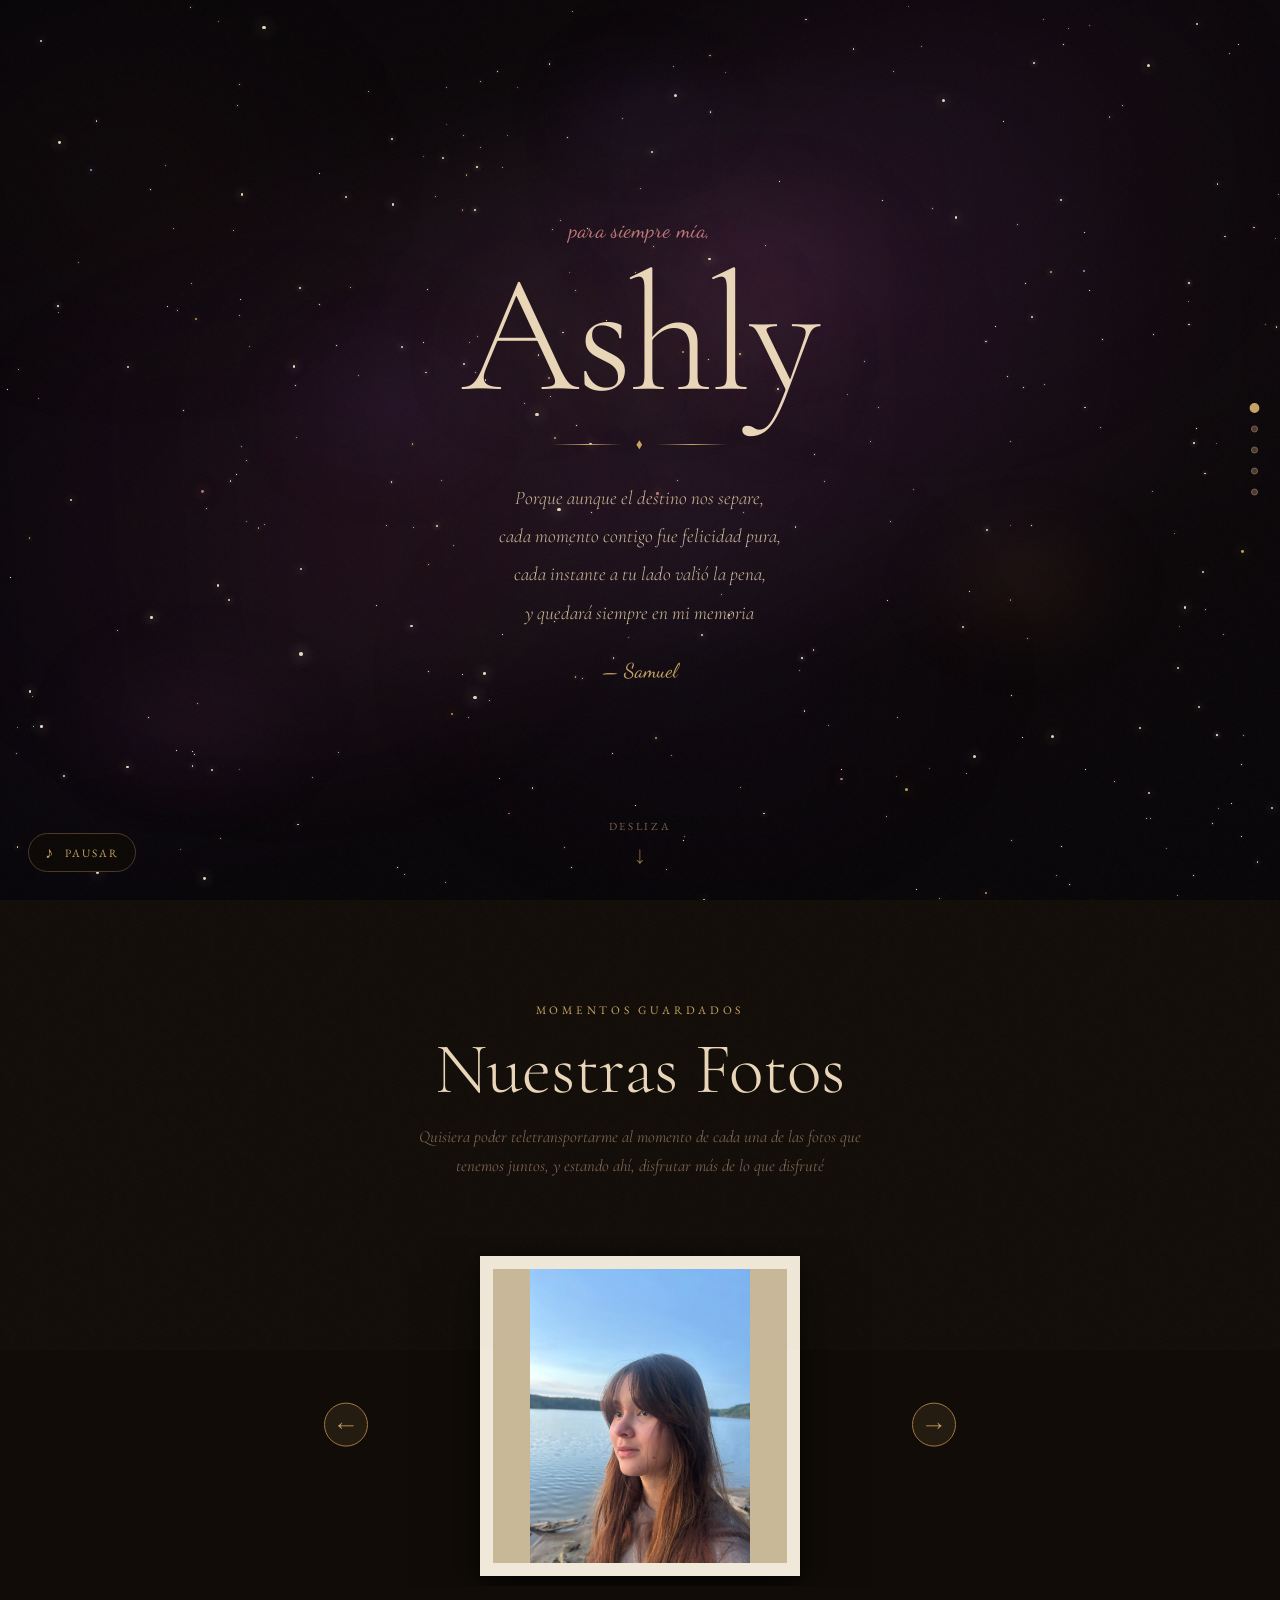
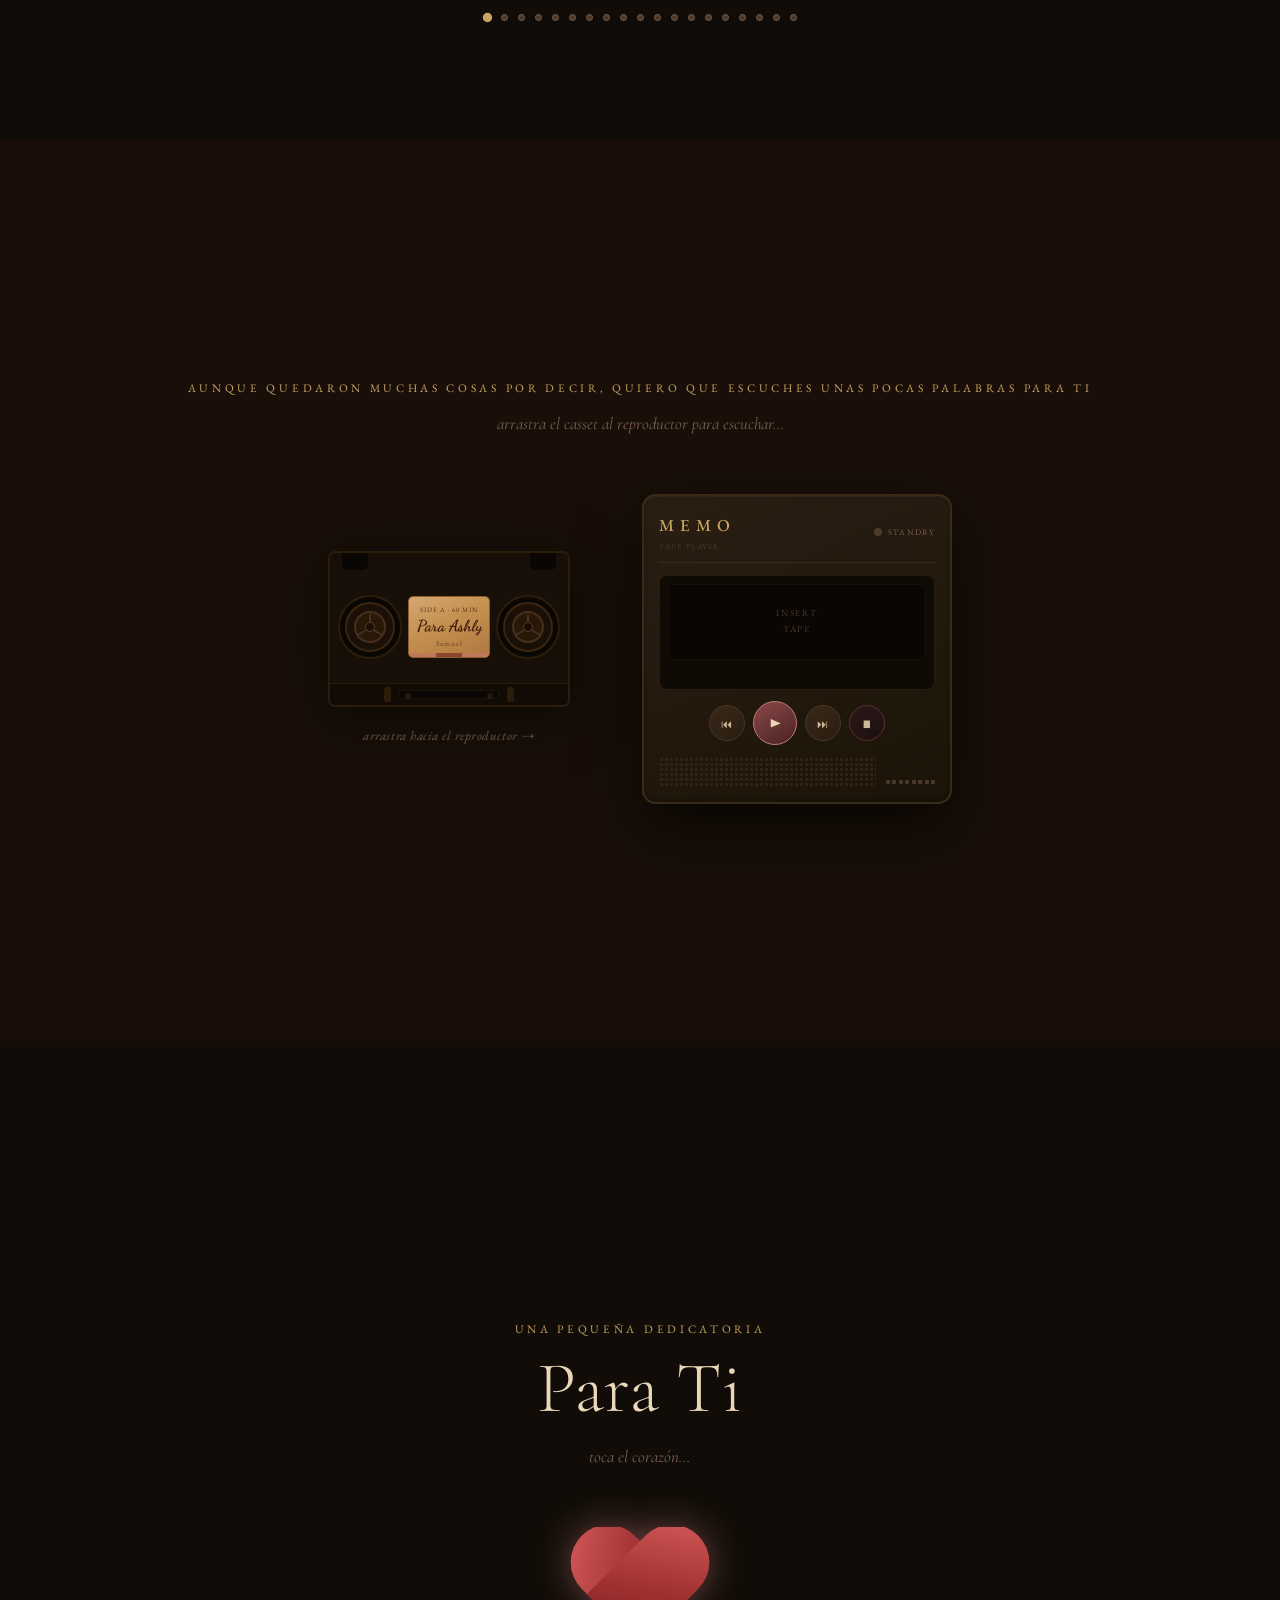
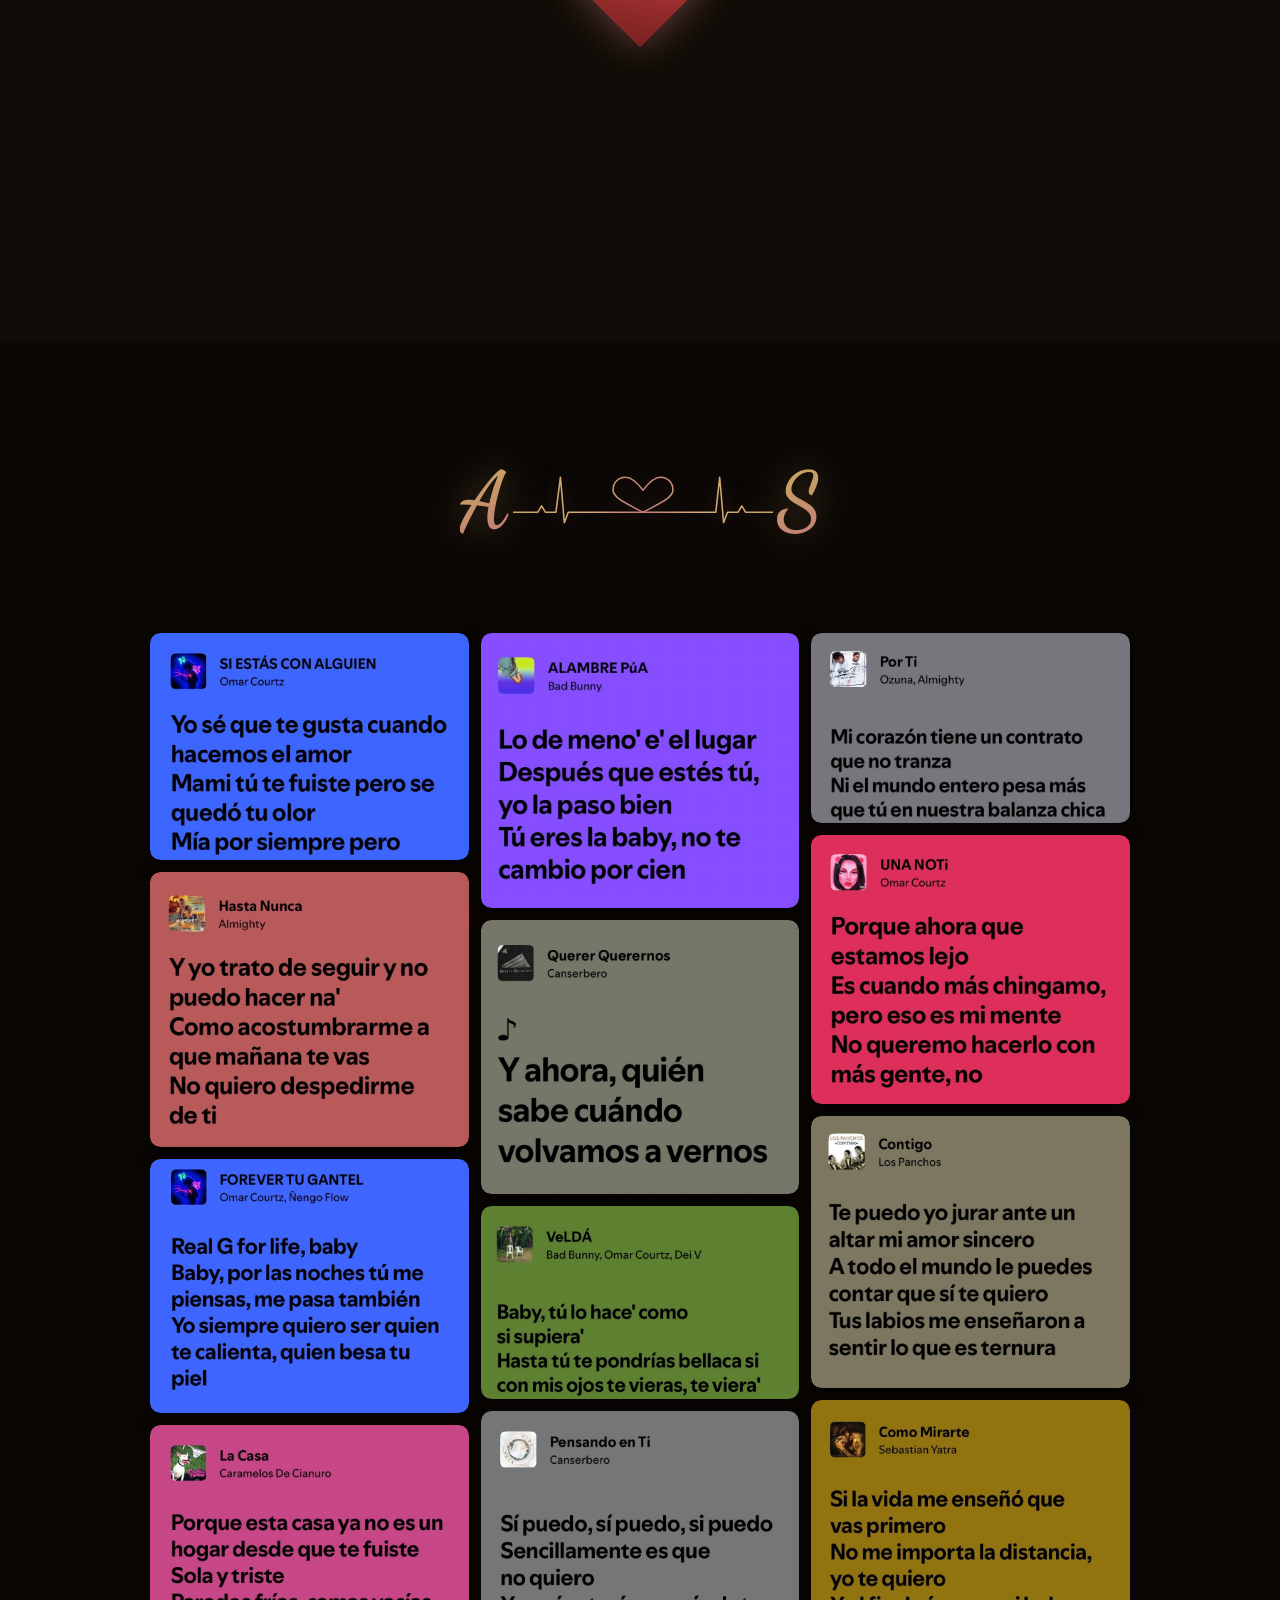
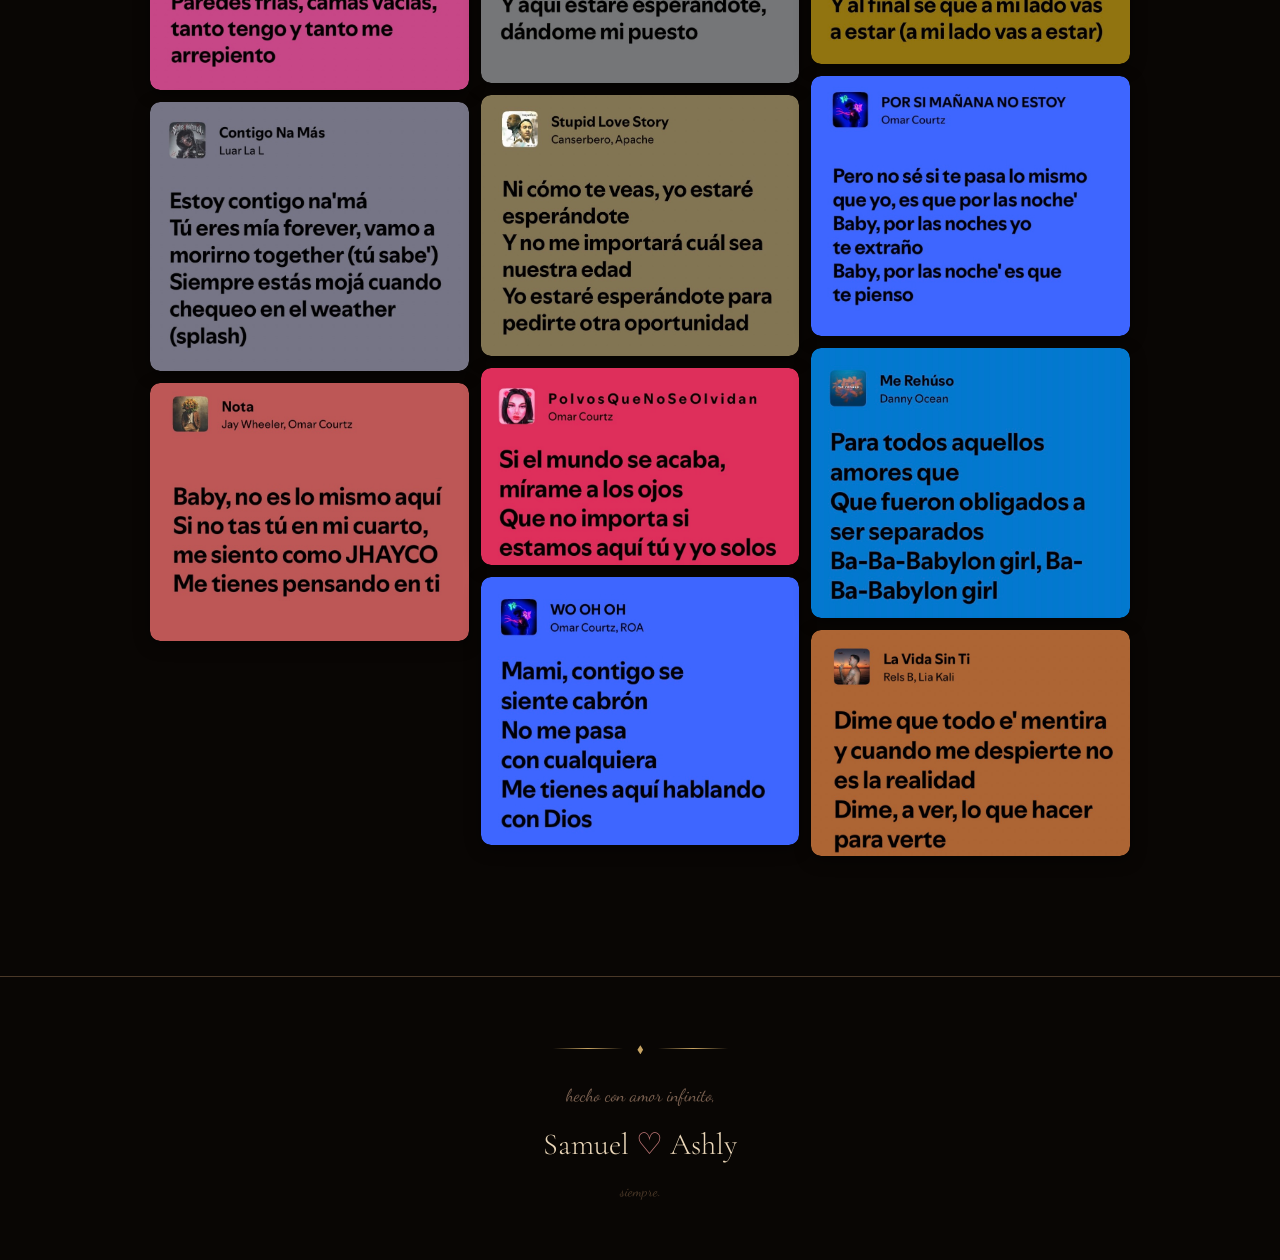
==== index.html @ 6005450c "Initial commit: static website" ====
<!DOCTYPE html>
<html lang="es">
<head>
  <meta charset="UTF-8">
  <meta name="viewport" content="width=device-width, initial-scale=1.0">
  <title>Para Ashly, con amor</title>
  <link rel="preconnect" href="https://fonts.googleapis.com">
  <link rel="preconnect" href="https://fonts.gstatic.com" crossorigin>
  <link href="https://fonts.googleapis.com/css2?family=Cormorant+Garamond:ital,wght@0,300;0,400;0,500;0,600;1,300;1,400;1,500&family=EB+Garamond:ital,wght@0,400;0,500;1,400;1,500&family=Dancing+Script:wght@400;500;600;700&family=Kalam:wght@300;400;700&display=swap" rel="stylesheet">
  <link rel="stylesheet" href="styles.css">
</head>
<body>

  <!-- Background audio -->
  <audio id="bg-audio" src="bg-audio.mp4" loop preload="auto"></audio>

  <!-- Audio control button -->
  <button class="audio-btn" id="audio-btn" aria-label="Reproducir música">
    <span class="audio-icon">♪</span>
    <span class="audio-label">reproducir</span>
  </button>

  <!-- Film grain -->
  <div class="grain" aria-hidden="true"></div>

  <!-- Nav dots -->
  <nav class="section-nav" aria-label="Secciones">
    <a href="#hero"             class="nav-dot active" aria-label="Inicio"></a>
    <a href="#gallery"          class="nav-dot"        aria-label="Fotos"></a>
    <a href="#cassette-section" class="nav-dot"        aria-label="Casset"></a>
    <a href="#letter-section"   class="nav-dot"        aria-label="Carta"></a>
    <a href="#song-section"     class="nav-dot"        aria-label="Canción"></a>
  </nav>

  <!-- ==================== HERO ==================== -->
  <section id="hero" class="section">
    <div class="universe" id="universe"></div>

    <div class="hero-content">
      <p class="eyebrow">para siempre mía,</p>
      <h1 class="hero-name">Ashly</h1>

      <div class="ornament">
        <span class="orn-line"></span>
        <span class="orn-diamond">◆</span>
        <span class="orn-line"></span>
      </div>

      <p class="hero-sub">
        Porque aunque el destino nos separe,<br>
        cada momento contigo fue felicidad pura,<br>
        cada instante a tu lado valió la pena,<br>
        y quedará siempre en mi memoria
      </p>
      <p class="hero-from">— Samuel</p>
    </div>

    <a href="#gallery" class="scroll-hint" aria-label="Ir abajo">
      <span class="scroll-text">desliza</span>
      <span class="scroll-arrow">↓</span>
    </a>
  </section>

  <!-- ==================== GALLERY ==================== -->
  <section id="gallery" class="section gallery-section">
    <div class="section-intro reveal">
      <p class="section-label">momentos guardados</p>
      <h2 class="section-title">Nuestras Fotos</h2>
      <p class="section-desc">Quisiera poder teletransportarme al momento de cada una de las fotos que tenemos juntos, y estando ahí, disfrutar más de lo que disfruté</p>
    </div>

    <div class="carousel-wrapper reveal">
      <button class="carousel-btn carousel-prev" id="carousel-prev" aria-label="Anterior">&#8592;</button>

      <div class="carousel-viewport">
        <div class="carousel-track" id="carousel-track">

          <div class="carousel-slide">
            <div class="polaroid">
              <div class="polaroid-img">
                <img src="fotos/IMG_0244.JPEG" alt="Ashly">
              </div>
            </div>
          </div>

          <div class="carousel-slide">
            <div class="polaroid">
              <div class="polaroid-img">
                <img src="fotos/IMG_0248.JPEG" alt="Samuel y Ashly">
              </div>
            </div>
          </div>

          <div class="carousel-slide">
            <div class="polaroid">
              <div class="polaroid-img">
                <img src="fotos/IMG_0251.JPEG" alt="Samuel y Ashly">
              </div>
            </div>
          </div>

          <div class="carousel-slide">
            <div class="polaroid">
              <div class="polaroid-img">
                <img src="fotos/IMG_0264.JPEG" alt="Samuel y Ashly">
              </div>
            </div>
          </div>

          <div class="carousel-slide">
            <div class="polaroid">
              <div class="polaroid-img">
                <img src="fotos/IMG_0148.JPG" alt="Samuel y Ashly">
              </div>
            </div>
          </div>

          <div class="carousel-slide">
            <div class="polaroid">
              <div class="polaroid-img">
                <img src="fotos/IMG_0204.JPEG" alt="Ashly">
              </div>
            </div>
          </div>

          <div class="carousel-slide">
            <div class="polaroid">
              <div class="polaroid-img">
                <img src="fotos/IMG_0207.JPEG" alt="Ashly">
              </div>
            </div>
          </div>

          <div class="carousel-slide">
            <div class="polaroid">
              <div class="polaroid-img">
                <img src="fotos/IMG_0218.JPG" alt="Samuel y Ashly">
              </div>
            </div>
          </div>

          <div class="carousel-slide">
            <div class="polaroid">
              <div class="polaroid-img">
                <img src="fotos/IMG_0224.JPEG" alt="Samuel y Ashly">
              </div>
            </div>
          </div>

          <div class="carousel-slide">
            <div class="polaroid">
              <div class="polaroid-img">
                <img src="fotos/IMG_0226.JPEG" alt="Samuel y Ashly">
              </div>
            </div>
          </div>

          <div class="carousel-slide">
            <div class="polaroid">
              <div class="polaroid-img">
                <img src="fotos/IMG_4206.jpg" alt="Samuel y Ashly">
              </div>
            </div>
          </div>

          <div class="carousel-slide">
            <div class="polaroid">
              <div class="polaroid-img">
                <img src="fotos/IMG_4746.jpg" alt="Samuel y Ashly">
              </div>
            </div>
          </div>

          <div class="carousel-slide">
            <div class="polaroid">
              <div class="polaroid-img">
                <img src="fotos/IMG_4777.jpg" alt="Samuel y Ashly">
              </div>
            </div>
          </div>

          <div class="carousel-slide">
            <div class="polaroid">
              <div class="polaroid-img">
                <img src="fotos/IMG_5090.jpg" alt="Samuel y Ashly">
              </div>
            </div>
          </div>

          <div class="carousel-slide">
            <div class="polaroid">
              <div class="polaroid-img">
                <img src="fotos/IMG_9026.JPEG" alt="Ashly">
              </div>
            </div>
          </div>

          <div class="carousel-slide">
            <div class="polaroid">
              <div class="polaroid-img">
                <img src="fotos/IMG_9752.JPEG" alt="Samuel y Ashly">
              </div>
            </div>
          </div>

          <div class="carousel-slide">
            <div class="polaroid">
              <div class="polaroid-img">
                <img src="fotos/IMG_0230.JPEG" alt="Samuel y Ashly">
              </div>
            </div>
          </div>

          <div class="carousel-slide">
            <div class="polaroid">
              <div class="polaroid-img">
                <img src="fotos/foto3.jpg" alt="Ashly">
              </div>
            </div>
          </div>

          <div class="carousel-slide">
            <div class="polaroid">
              <div class="polaroid-img">
                <img src="fotos/foto9.jpg" alt="Samuel y Ashly">
              </div>
            </div>
          </div>

        </div><!-- end track -->
      </div><!-- end viewport -->

      <button class="carousel-btn carousel-next" id="carousel-next" aria-label="Siguiente">&#8594;</button>

      <div class="carousel-dots" id="carousel-dots"></div>
    </div>

  </section>

  <!-- ==================== CASSETTE ==================== -->
  <section id="cassette-section" class="section">
    <div class="section-intro reveal">
      <p class="section-label">Aunque quedaron muchas cosas por decir, quiero que escuches unas pocas palabras para ti</p>
      <p class="section-desc" id="cassette-instruction">arrastra el casset al reproductor para escuchar...</p>
    </div>

    <div class="cassette-stage reveal">

      <!-- ---- Cassette Tape ---- -->
      <div class="cassette-area" id="cassette-area">
        <div class="cassette" id="cassette" draggable="true" title="Arrástrame al reproductor">

          <div class="cassette-body">
            <!-- Top notches -->
            <div class="c-notch-row">
              <div class="c-notch"></div>
              <div class="c-notch-gap"></div>
              <div class="c-notch"></div>
            </div>

            <!-- Main face -->
            <div class="c-face">
              <div class="c-window" id="cw-left">
                <div class="c-reel" id="reel-left">
                  <div class="c-reel-inner">
                    <div class="c-spoke"></div>
                    <div class="c-spoke"></div>
                    <div class="c-spoke"></div>
                    <div class="c-hub"></div>
                  </div>
                </div>
              </div>

              <div class="c-label">
                <p class="cl-side">SIDE A · 60 MIN</p>
                <p class="cl-title">Para Ashly</p>
                <p class="cl-artist">Samuel</p>
                <div class="cl-bars">
                  <span class="cl-bar"></span>
                  <span class="cl-bar"></span>
                  <span class="cl-bar"></span>
                </div>
              </div>

              <div class="c-window" id="cw-right">
                <div class="c-reel" id="reel-right">
                  <div class="c-reel-inner">
                    <div class="c-spoke"></div>
                    <div class="c-spoke"></div>
                    <div class="c-spoke"></div>
                    <div class="c-hub"></div>
                  </div>
                </div>
              </div>
            </div>

            <!-- Bottom tape slot -->
            <div class="c-bottom">
              <div class="c-tape-guide tg-l"></div>
              <div class="c-tape-path"></div>
              <div class="c-tape-guide tg-r"></div>
            </div>
          </div>

        </div><!-- end .cassette -->

        <p class="drag-hint-text">
          <span id="hint-desk">arrastra hacia el reproductor →</span>
          <span id="hint-mob" style="display:none">toca y arrastra hacia el reproductor ↓</span>
        </p>
      </div><!-- end .cassette-area -->

      <!-- ---- Player ---- -->
      <div class="player" id="player">
        <div class="player-body">

          <!-- Brand + LED -->
          <div class="player-top-bar">
            <div class="player-brand">
              <span class="brand-name">MEMO</span>
              <span class="brand-sub">tape player</span>
            </div>
            <div class="player-led" id="player-led">
              <span class="led-dot"></span>
              <span class="led-label">STANDBY</span>
            </div>
          </div>

          <!-- Deck window -->
          <div class="player-deck" id="player-deck">
            <div class="deck-slot">
              <!-- Empty state -->
              <div class="slot-empty" id="slot-empty">
                <p>INSERT<br>TAPE</p>
              </div>
              <!-- Cassette when inserted -->
              <div class="cip" id="cip">
                <div class="cip-window">
                  <div class="cip-reel spinning" id="cip-reel-left">
                    <div class="cip-reel-inner">
                      <div class="cip-spoke"></div>
                      <div class="cip-spoke"></div>
                      <div class="cip-spoke"></div>
                      <div class="cip-hub"></div>
                    </div>
                  </div>
                </div>
                <div class="cip-label">
                  <p class="cip-title">Para Ashly</p>
                  <p class="cip-sub">Samuel</p>
                </div>
                <div class="cip-window">
                  <div class="cip-reel spinning" id="cip-reel-right">
                    <div class="cip-reel-inner">
                      <div class="cip-spoke"></div>
                      <div class="cip-spoke"></div>
                      <div class="cip-spoke"></div>
                      <div class="cip-hub"></div>
                    </div>
                  </div>
                </div>
              </div>
            </div>
            <p class="deck-drop-hint">↓ suéltalo aquí</p>
          </div><!-- end .player-deck -->

          <!-- Controls -->
          <div class="player-controls">
            <button class="ctrl-btn" id="btn-rw"   aria-label="Retroceder">⏮</button>
            <button class="ctrl-btn play-btn" id="btn-play" aria-label="Play">▶</button>
            <button class="ctrl-btn" id="btn-ff"   aria-label="Avanzar">⏭</button>
            <button class="ctrl-btn stop-btn" id="btn-stop" aria-label="Stop">■</button>
          </div>

          <!-- Speaker + VU -->
          <div class="player-bottom">
            <div class="speaker-grill"></div>
            <div class="vu-meter" id="vu-meter">
              <span class="vu-bar"></span>
              <span class="vu-bar"></span>
              <span class="vu-bar"></span>
              <span class="vu-bar"></span>
              <span class="vu-bar"></span>
              <span class="vu-bar"></span>
              <span class="vu-bar"></span>
              <span class="vu-bar"></span>
            </div>
          </div>

        </div><!-- end .player-body -->
      </div><!-- end .player -->

    </div><!-- end .cassette-stage -->

    <audio id="audio" src="….m4a" preload="none"></audio>
  </section>

  <!-- Password modal -->
  <div class="pw-overlay" id="pw-overlay">
    <div class="pw-card">
      <p class="pw-icon">♡</p>
      <h3 class="pw-title">Solo tú sabes la clave</h3>
      <p class="pw-subtitle">introduce la palabra para escuchar...</p>
      <div class="pw-field-wrap">
        <input
          class="pw-input"
          id="pw-input"
          type="password"
          placeholder="···········"
          autocomplete="off"
          spellcheck="false"
        >
      </div>
      <p class="pw-error" id="pw-error">eso no suena bien... intenta de nuevo</p>
      <button class="pw-btn" id="pw-btn">escuchar ♪</button>
    </div>
  </div>

  <!-- ==================== LETTER ==================== -->
  <section id="letter-section" class="section">
    <div class="section-intro reveal">
      <p class="section-label">una pequeña dedicatoria</p>
      <h2 class="section-title">Para Ti</h2>
      <p class="section-desc" id="heart-hint-text">toca el corazón...</p>
    </div>

    <div class="heart-stage reveal">
      <div class="heart-btn" id="heart-btn" title="Tócame">
        <div class="heart-half h-left">
          <div class="heart-shape"></div>
        </div>
        <div class="heart-half h-right">
          <div class="heart-shape"></div>
        </div>
        <div class="heart-crack-line"></div>
      </div>
    </div>
  </section>

  <!-- Letter overlay (fuera de la section para evitar problemas con z-index) -->
  <div class="letter-overlay" id="letter-overlay">
    <div class="letter-paper">
      <button class="letter-close" id="letter-close" aria-label="Cerrar">✕</button>
      <div class="letter-scroll">
        <p class="letter-greeting">Hasta Luego,</p>
        <p class="letter-body">
          El tiempo pasa rápido y a veces lento<br>
          dependiendo de cómo te sientas en el momento.<br>
          Recuerdo aún cuando te besé y cómo fue ese sentimiento,<br>
          los días pasaron volando y contigo me sentía contento.<br><br>

          No llegamos ni al 30% y quisiera volver de nuevo,<br>
          nos cortaron las alas comenzando a agarrar vuelo<br>
          y no alcanzará la vida pa' superar este duelo.<br>
          Si morimos te busco y te hago el amor en el cielo.<br><br>

          Tu marca en el brazo y tus lunares, ¿cómo olvidar?<br>
          Tus abrazos, tus besos y tu manera de hablar,<br>
          tu amor tan tierno, tan lindo e incondicional...<br>
          hasta que deje de latir mi corazón te va a amar.<br><br>

          Y no te va a olvidar, no te voy a olvidar.<br>
          Si contigo todo se sentía real,<br>
          me va a doler no poder verte en la realidad,<br>
          pero va a ser imposible dejarte de esperar.<br><br>

          Y aquí, frente a la playita, estaré solo,<br>
          mirando tus fotos, solitario el lobo,<br>
          pensando en la primera vez que te besé.<br>
          Tú me tendrás viviendo siempre en el 2026.<br><br>

          Cuando te ponías mi gorra y te llevaba a las 10,<br>
          cuando te acostabas en mi hombro manejando al volver,<br>
          despeinada diciéndome que eras mía y yo tuyo también,<br>
          y un día te dejé en tu casa y fue la última vez.<br><br>

          Ya te extraño, pienso en ti y me hace daño,<br>
          estaré triste y cantándote despechado en el baño,<br>
          mirando al techo, ya no puedo dormir,<br>
          tu recuerdo se quedará siempre aquí.<br><br>

          Mami, espero que tú también, porque yo solo pienso en ti,<br>
          extrañaré por siempre que tú estés encima de mí.<br>
          "Y aquí estaré esperándote dándome mi puesto,"<br>
          sabes que para ti siempre estaré dispuesto.<br><br>

          Seguiré vivo solo para decirte te amo y seguir con el cuento,<br>
          guardaré mi amor para dártelo si te reencuentro.
        </p>
        <p class="letter-sign">— Samuel ♡</p>
      </div>
    </div>
  </div>

  <!-- ==================== SONG ==================== -->
  <section id="song-section" class="section lyrics-section">

    <div class="section-intro reveal">
      <!-- Heartbeat emblem -->
      <div class="heartbeat-emblem">
        <span class="emblem-letter">A</span>
        <svg class="heartbeat-svg" viewBox="0 0 400 90" fill="none" xmlns="http://www.w3.org/2000/svg">
          <defs>
            <linearGradient id="hbGrad" x1="0" y1="0" x2="400" y2="0" gradientUnits="userSpaceOnUse">
              <stop offset="0%"   stop-color="#c8a463"/>
              <stop offset="30%"  stop-color="#d4a878"/>
              <stop offset="50%"  stop-color="#c27878"/>
              <stop offset="70%"  stop-color="#d4a878"/>
              <stop offset="100%" stop-color="#c8a463"/>
            </linearGradient>
          </defs>
          <!-- EKG / heartbeat line -->
          <path d="M 0,62 L 38,62 L 44,52 L 50,62 L 66,62 L 73,8 L 79,78 L 85,62 L 155,62 L 245,62 L 312,62 L 318,8 L 324,78 L 330,62 L 346,62 L 352,52 L 358,62 L 400,62"
            stroke="url(#hbGrad)" stroke-width="2.4" stroke-linecap="round" stroke-linejoin="round"/>
          <!-- Heart outline, tip touching baseline at y=62 -->
          <path d="M 200,62 C 178,50 154,40 154,28 C 154,16 162,8 173,8 C 183,8 191,16 200,28 C 209,16 217,8 227,8 C 238,8 246,16 246,28 C 246,40 222,50 200,62 Z"
            stroke="url(#hbGrad)" stroke-width="2.4" stroke-linecap="round" stroke-linejoin="round"/>
        </svg>
        <span class="emblem-letter">S</span>
      </div>

    </div>

    <div class="lyrics-grid reveal">
      <div class="lyrics-card"><img src="fotos/IMG_0271.JPEG" alt="Si Estás Con Alguien"></div>
      <div class="lyrics-card"><img src="fotos/IMG_0299.JPEG" alt="Hasta Nunca"></div>
      <div class="lyrics-card"><img src="fotos/IMG_0274.JPEG" alt="Forever Tu Gantel"></div>
      <div class="lyrics-card"><img src="fotos/IMG_0308.JPEG" alt="La Casa"></div>
      <div class="lyrics-card"><img src="fotos/IMG_0283.JPEG" alt="Contigo Na Más"></div>
      <div class="lyrics-card"><img src="fotos/IMG_0317.JPEG" alt="Nota"></div>
      <div class="lyrics-card"><img src="fotos/IMG_0289.JPEG" alt="Alambre Púa"></div>
      <div class="lyrics-card"><img src="fotos/IMG_0325.JPEG" alt="Querer Querernos"></div>
      <div class="lyrics-card"><img src="fotos/IMG_0293.JPEG" alt="VeLDÁ"></div>
      <div class="lyrics-card"><img src="fotos/IMG_0329.JPEG" alt="Pensando en Ti"></div>
      <div class="lyrics-card"><img src="fotos/IMG_0295.JPEG" alt="Stupid Love Story"></div>
      <div class="lyrics-card"><img src="fotos/IMG_0333.JPEG" alt="PolvosQueNoSeOlvidan"></div>
      <div class="lyrics-card"><img src="fotos/IMG_0278.JPEG" alt="Wo Oh Oh"></div>
      <div class="lyrics-card"><img src="fotos/IMG_0360.JPEG" alt=""></div>
      <div class="lyrics-card"><img src="fotos/IMG_0342.JPEG" alt="Una Noti"></div>
      <div class="lyrics-card"><img src="fotos/IMG_0303.JPEG" alt="Contigo"></div>
      <div class="lyrics-card"><img src="fotos/IMG_0350.JPEG" alt="Como Mirarte"></div>
      <div class="lyrics-card"><img src="fotos/IMG_0306.JPEG" alt="Por Si Mañana No Estoy"></div>
      <div class="lyrics-card"><img src="fotos/IMG_0314.JPEG" alt="Me Rehúso"></div>
      <div class="lyrics-card"><img src="fotos/IMG_0357.JPEG" alt="La Vida Sin Ti"></div>
    </div>

  </section>

  <!-- ==================== FOOTER ==================== -->
  <footer class="site-footer">
    <div class="footer-ornament">
      <span class="orn-line"></span>
      <span class="orn-diamond">◆</span>
      <span class="orn-line"></span>
    </div>
    <p class="footer-label">hecho con amor infinito,</p>
    <p class="footer-names">Samuel <span class="footer-heart">♡</span> Ashly</p>
    <p class="footer-forever">siempre.</p>
  </footer>

  <script src="script.js"></script>
</body>
</html>
---- styles.css ----
/* ================================================
   RESET & CUSTOM PROPERTIES
================================================ */
*, *::before, *::after { box-sizing: border-box; margin: 0; padding: 0; }

:root {
  --bg:       #090604;
  --bg2:      #110c07;
  --bg3:      #190f08;
  --cream:    #ead6b8;
  --cream2:   #cdb898;
  --gold:     #c8a463;
  --gold2:    #a07840;
  --rose:     #c27878;
  --rose2:    #8a4848;
  --wine:     #4a2222;
  --muted:    #7a6050;
  --muted2:   #4a3828;

  --serif:  'Cormorant Garamond', Georgia, serif;
  --body:   'EB Garamond', Georgia, serif;
  --script: 'Dancing Script', cursive;

  --ease: cubic-bezier(0.25, 0.1, 0.25, 1);
}

html { scroll-behavior: smooth; }

body {
  background: var(--bg);
  color: var(--cream);
  font-family: var(--body);
  font-size: 18px;
  line-height: 1.7;
  overflow-x: hidden;
}

a { color: inherit; text-decoration: none; }
button { font-family: inherit; cursor: pointer; border: none; background: none; }

/* ================================================
   FILM GRAIN
================================================ */
.grain {
  position: fixed;
  inset: -50%;
  width: 200%;
  height: 200%;
  pointer-events: none;
  z-index: 900;
  opacity: 0.038;
  background-image: url("data:image/svg+xml,%3Csvg viewBox='0 0 512 512' xmlns='http://www.w3.org/2000/svg'%3E%3Cfilter id='n'%3E%3CfeTurbulence type='fractalNoise' baseFrequency='0.8' numOctaves='4' stitchTiles='stitch'/%3E%3C/filter%3E%3Crect width='100%25' height='100%25' filter='url(%23n)'/%3E%3C/svg%3E");
  background-size: 256px 256px;
  animation: grain 0.12s steps(1) infinite;
}

@keyframes grain {
  0%   { transform: translate(0,0); }
  14%  { transform: translate(-6%,-8%); }
  28%  { transform: translate(-14%,5%); }
  42%  { transform: translate(6%,-18%); }
  57%  { transform: translate(-4%,22%); }
  71%  { transform: translate(-14%,9%); }
  85%  { transform: translate(11%,0%); }
  100% { transform: translate(-9%,11%); }
}

/* ================================================
   AUDIO BUTTON
================================================ */
.audio-btn {
  position: fixed;
  bottom: 28px;
  left: 28px;
  z-index: 800;
  display: flex;
  align-items: center;
  gap: 8px;
  background: rgba(12, 8, 4, 0.75);
  border: 1px solid var(--muted2);
  border-radius: 30px;
  padding: 8px 16px 8px 12px;
  color: var(--cream2);
  cursor: pointer;
  backdrop-filter: blur(8px);
  transition: border-color 0.3s, background 0.3s;
  outline: none;
}

.audio-btn:hover {
  border-color: var(--gold);
  background: rgba(20, 12, 6, 0.9);
}

.audio-icon {
  font-size: 1rem;
  color: var(--gold);
  animation: none;
  display: block;
  width: 16px;
  text-align: center;
}

.audio-btn.playing .audio-icon {
  animation: note-pulse 1.5s ease-in-out infinite;
}

.audio-label {
  font-family: var(--body);
  font-size: 0.7rem;
  letter-spacing: 0.18em;
  text-transform: uppercase;
  color: var(--muted);
  transition: color 0.3s;
}

.audio-btn.playing .audio-label {
  color: var(--gold);
}

@keyframes note-pulse {
  0%, 100% { transform: scale(1) rotate(0deg);   opacity: 1; }
  50%       { transform: scale(1.2) rotate(10deg); opacity: 0.7; }
}

/* ================================================
   SIDE NAV DOTS
================================================ */
.section-nav {
  position: fixed;
  right: 22px;
  top: 50%;
  transform: translateY(-50%);
  z-index: 800;
  display: flex;
  flex-direction: column;
  gap: 14px;
}

.nav-dot {
  width: 7px;
  height: 7px;
  border-radius: 50%;
  background: var(--muted2);
  border: 1px solid var(--muted);
  display: block;
  transition: background 0.3s, transform 0.3s, border-color 0.3s;
}

.nav-dot:hover,
.nav-dot.active {
  background: var(--gold);
  border-color: var(--gold);
  transform: scale(1.4);
}

/* ================================================
   SECTIONS — BASE
================================================ */
.section {
  min-height: 100vh;
  display: flex;
  flex-direction: column;
  align-items: center;
  justify-content: center;
  padding: 80px 40px;
  position: relative;
}

/* ================================================
   SECTION INTRO (shared)
================================================ */
.section-intro {
  text-align: center;
  margin-bottom: 56px;
}

.section-label {
  font-family: var(--body);
  font-size: 0.72rem;
  letter-spacing: 0.32em;
  text-transform: uppercase;
  color: var(--gold);
  margin-bottom: 12px;
}

.section-title {
  font-family: var(--serif);
  font-size: clamp(2.4rem, 6vw, 4.5rem);
  font-weight: 300;
  color: var(--cream);
  line-height: 1.05;
  margin-bottom: 16px;
}

.section-desc {
  font-family: var(--serif);
  font-size: 1.05rem;
  font-style: italic;
  color: var(--muted);
  max-width: 480px;
  margin: 0 auto;
}

/* ================================================
   REVEAL ANIMATION
================================================ */
.reveal {
  opacity: 0;
  transform: translateY(28px);
  transition: opacity 0.9s var(--ease), transform 0.9s var(--ease);
}
.reveal.visible {
  opacity: 1;
  transform: translateY(0);
}

/* ================================================
   HERO
================================================ */
#hero {
  background: radial-gradient(ellipse at 60% 40%, #1a0d1a 0%, #0a0608 40%, #060408 100%);
  text-align: center;
  overflow: hidden;
}

/* Universe */
.universe {
  position: absolute;
  inset: 0;
  pointer-events: none;
  overflow: hidden;
}

/* Stars */
.star {
  position: absolute;
  border-radius: 50%;
  animation: twinkle var(--dur, 3s) ease-in-out infinite alternate;
  animation-delay: var(--delay, 0s);
}

@keyframes twinkle {
  from { opacity: var(--min-op, 0.05); transform: scale(1); }
  to   { opacity: var(--max-op, 0.85); transform: scale(1.5); }
}

/* Nebula blobs */
.nebula {
  position: absolute;
  border-radius: 50%;
  pointer-events: none;
  filter: blur(2px);
}

/* Milky way band */
.milky-way {
  position: absolute;
  pointer-events: none;
  border-radius: 50%;
  filter: blur(60px);
}

/* Shooting stars */
.shooting-star {
  position: absolute;
  height: 1.5px;
  opacity: 0;
  border-radius: 100px;
  background: linear-gradient(90deg, transparent 0%, rgba(255,245,220,0.95) 40%, rgba(234,214,184,0.6) 70%, transparent 100%);
  animation: shoot var(--dur, 1.8s) linear var(--delay, 8s) infinite;
}

@keyframes shoot {
  0%   { transform: translateX(-80px) translateY(0) rotate(var(--angle, -12deg));
         opacity: 0; width: 0px; }
  3%   { opacity: 1; width: 130px; }
  25%  { opacity: 0; width: 80px; }
  100% { transform: translateX(130vw) translateY(var(--dy, 60px)) rotate(var(--angle, -12deg));
         opacity: 0; width: 20px; }
}

/* Hero text */
.hero-content {
  position: relative;
  z-index: 2;
  max-width: 720px;
}

.eyebrow {
  font-family: var(--script);
  font-size: 1.35rem;
  color: var(--rose);
  margin-bottom: 14px;
  letter-spacing: 0.02em;
}

.hero-name {
  font-family: var(--serif);
  font-size: clamp(5rem, 16vw, 10.5rem);
  font-weight: 300;
  line-height: 0.88;
  color: var(--cream);
  letter-spacing: -0.02em;
  text-shadow: 0 0 100px rgba(200, 164, 99, 0.25);
}

.ornament,
.footer-ornament {
  display: flex;
  align-items: center;
  justify-content: center;
  gap: 14px;
  margin: 26px 0;
}

.orn-line {
  height: 1px;
  width: 70px;
  background: linear-gradient(90deg, transparent, var(--gold), transparent);
  display: block;
}

.orn-diamond {
  color: var(--gold);
  font-size: 0.6rem;
}

.hero-sub {
  font-family: var(--serif);
  font-size: 1.2rem;
  font-style: italic;
  font-weight: 300;
  color: var(--cream2);
  line-height: 2;
  margin-bottom: 22px;
}

.hero-from {
  font-family: var(--script);
  font-size: 1.25rem;
  color: var(--gold);
}

/* Scroll hint */
.scroll-hint {
  position: absolute;
  bottom: 30px;
  left: 50%;
  transform: translateX(-50%);
  display: flex;
  flex-direction: column;
  align-items: center;
  gap: 5px;
  color: var(--muted);
  animation: bob 2.2s ease-in-out infinite;
}

.scroll-text {
  font-size: 0.68rem;
  letter-spacing: 0.24em;
  text-transform: uppercase;
}

.scroll-arrow {
  font-size: 1.1rem;
  color: var(--gold);
  opacity: 0.7;
}

@keyframes bob {
  0%, 100% { transform: translateX(-50%) translateY(0); }
  50%       { transform: translateX(-50%) translateY(7px); }
}

/* ================================================
   GALLERY — CAROUSEL
================================================ */
.gallery-section {
  background: var(--bg2);
  min-height: auto;
  padding: 100px 40px 120px;
}

/* wrapper holds arrows + viewport + dots */
.carousel-wrapper {
  display: flex;
  flex-direction: column;
  align-items: center;
  gap: 28px;
  width: 100%;
  max-width: 520px;
  position: relative;
}

/* prev / next buttons sit on the sides */
.carousel-btn {
  position: absolute;
  top: 50%;
  transform: translateY(-60%);
  width: 44px;
  height: 44px;
  border-radius: 50%;
  background: rgba(200,164,99,0.1);
  border: 1px solid var(--gold2);
  color: var(--gold);
  font-size: 1.1rem;
  display: flex;
  align-items: center;
  justify-content: center;
  cursor: pointer;
  z-index: 10;
  transition: background 0.25s, transform 0.2s;
  outline: none;
}

.carousel-btn:hover {
  background: rgba(200,164,99,0.22);
  transform: translateY(-60%) scale(1.08);
}

.carousel-prev { left: -56px; }
.carousel-next { right: -56px; }

/* viewport clips the track */
.carousel-viewport {
  width: 100%;
  overflow: hidden;
  position: relative;
}

/* track slides horizontally */
.carousel-track {
  display: flex;
  transition: transform 0.6s cubic-bezier(0.4, 0, 0.2, 1);
  will-change: transform;
}

/* each slide is exactly one viewport wide */
.carousel-slide {
  min-width: 100%;
  display: flex;
  align-items: center;
  justify-content: center;
  padding: 20px 10px 10px;
}

/* polaroid card */
.polaroid {
  background: #f0e8d8;
  padding: 13px 13px 13px;
  box-shadow: 0 8px 32px rgba(0,0,0,0.6), 0 2px 6px rgba(0,0,0,0.35);
  position: relative;
  max-width: 320px;
  width: 100%;
  transform: rotate(-1.5deg);
  transition: transform 0.5s var(--ease), box-shadow 0.5s var(--ease);
}

.carousel-slide.active .polaroid {
  transform: rotate(0deg);
  box-shadow: 0 16px 48px rgba(0,0,0,0.65), 0 4px 12px rgba(0,0,0,0.4);
}

.polaroid-img {
  width: 100%;
  aspect-ratio: 1;
  overflow: hidden;
}

.img-placeholder {
  width: 100%;
  height: 100%;
  background: linear-gradient(145deg, #c8b490 0%, #a89070 50%, #bba880 100%);
  display: flex;
  align-items: center;
  justify-content: center;
}

.ph-icon {
  font-size: 3rem;
  color: rgba(255,255,255,0.35);
}

.polaroid-img img {
  width: 100%;
  height: 100%;
  object-fit: contain;
  object-position: center center;
  display: block;
  background: #c8b898;
}

.polaroid-caption {
  position: absolute;
  bottom: 0;
  left: 0;
  right: 0;
  padding: 7px 14px 12px;
  text-align: center;
  font-family: var(--script);
  font-size: 0.92rem;
  color: #5a4030;
  line-height: 1.3;
}

/* dot indicators */
.carousel-dots {
  display: flex;
  gap: 10px;
  align-items: center;
}

.carousel-dot {
  width: 7px;
  height: 7px;
  border-radius: 50%;
  background: var(--muted2);
  border: 1px solid var(--muted);
  cursor: pointer;
  transition: background 0.3s, transform 0.3s;
}

.carousel-dot.active {
  background: var(--gold);
  border-color: var(--gold);
  transform: scale(1.35);
}

/* ================================================
   CASSETTE SECTION
================================================ */
#cassette-section {
  background: var(--bg3);
}

.cassette-stage {
  display: flex;
  align-items: center;
  justify-content: center;
  gap: 72px;
  flex-wrap: wrap;
  width: 100%;
  max-width: 880px;
}

/* ---- Cassette Tape ---- */
.cassette-area {
  display: flex;
  flex-direction: column;
  align-items: center;
  gap: 18px;
}

.cassette {
  width: 242px;
  height: 156px;
  cursor: grab;
  user-select: none;
  -webkit-user-select: none;
  position: relative;
  filter: drop-shadow(0 10px 28px rgba(0,0,0,0.55));
  transition: filter 0.25s ease, transform 0.2s ease;
}

.cassette:hover  { filter: drop-shadow(0 14px 36px rgba(200,164,99,0.25)); transform: translateY(-3px); }
.cassette:active { cursor: grabbing; transform: scale(1.03); }
.cassette.dragging { opacity: 0.35; }
.cassette.hidden   { display: none; }

/* body shape */
.cassette-body {
  width: 100%;
  height: 100%;
  background: #181008;
  border-radius: 7px;
  border: 2px solid #2c1c0a;
  display: flex;
  flex-direction: column;
  overflow: hidden;
  position: relative;
}

/* top notches */
.c-notch-row {
  display: flex;
  height: 17px;
  background: #181008;
}

.c-notch {
  width: 26px;
  height: 17px;
  background: #090604;
  border-radius: 0 0 5px 5px;
}

.c-notch:first-child { margin-left: 12px; }
.c-notch:last-child  { margin-right: 12px; }
.c-notch-gap         { flex: 1; }

/* main face */
.c-face {
  display: flex;
  flex: 1;
  padding: 5px 8px;
  gap: 6px;
  align-items: center;
}

/* reel windows */
.c-window {
  width: 64px;
  height: 64px;
  border-radius: 50%;
  background: #090604;
  border: 2px solid #2c1c0a;
  display: flex;
  align-items: center;
  justify-content: center;
  flex-shrink: 0;
  overflow: hidden;
}

.c-reel {
  width: 50px;
  height: 50px;
  border-radius: 50%;
  background: #1a1008;
  border: 2px solid #3a2510;
  display: flex;
  align-items: center;
  justify-content: center;
}

.c-reel.spinning { animation: reel-spin 1.8s linear infinite; }

@keyframes reel-spin {
  to { transform: rotate(360deg); }
}

.c-reel-inner {
  width: 32px;
  height: 32px;
  border-radius: 50%;
  background: #281808;
  border: 2px solid #483020;
  position: relative;
  display: flex;
  align-items: center;
  justify-content: center;
}

.c-hub {
  width: 10px;
  height: 10px;
  border-radius: 50%;
  background: #181008;
  border: 1.5px solid #5a3820;
  position: absolute;
  z-index: 1;
}

.c-spoke {
  position: absolute;
  width: 2px;
  height: 14px;
  background: #483020;
  border-radius: 1px;
  transform-origin: center bottom;
  top: 1px;
  left: calc(50% - 1px);
}

.c-spoke:nth-child(1) { transform: rotate(0deg); }
.c-spoke:nth-child(2) { transform: rotate(120deg); }
.c-spoke:nth-child(3) { transform: rotate(240deg); }

/* label */
.c-label {
  flex: 1;
  background: linear-gradient(155deg, #d4a870 0%, #c49050 45%, #b07840 100%);
  border-radius: 5px;
  display: flex;
  flex-direction: column;
  align-items: center;
  justify-content: center;
  padding: 7px 5px;
  border: 1px solid #8a6030;
  position: relative;
  overflow: hidden;
  gap: 2px;
}

.cl-side {
  font-family: var(--body);
  font-size: 0.42rem;
  letter-spacing: 0.14em;
  text-transform: uppercase;
  color: #5a3010;
}

.cl-title {
  font-family: var(--script);
  font-size: 1rem;
  font-weight: 700;
  color: #3a1808;
  line-height: 1.1;
  text-align: center;
}

.cl-artist {
  font-family: var(--body);
  font-size: 0.48rem;
  color: #6a4020;
  letter-spacing: 0.1em;
}

.cl-bars {
  position: absolute;
  bottom: 0;
  left: 0;
  right: 0;
  display: flex;
  height: 4px;
}

.cl-bar { flex: 1; }
.cl-bar:nth-child(1) { background: #c07858; }
.cl-bar:nth-child(2) { background: #8a4830; }
.cl-bar:nth-child(3) { background: #c07858; }

/* tape bottom */
.c-bottom {
  height: 22px;
  background: #110a05;
  border-top: 1px solid #2c1c0a;
  display: flex;
  align-items: center;
  justify-content: center;
  gap: 8px;
}

.c-tape-path {
  width: 100px;
  height: 9px;
  background: #090604;
  border: 1px solid #1c1208;
  border-radius: 2px;
  position: relative;
}

.c-tape-path::before,
.c-tape-path::after {
  content: '';
  position: absolute;
  top: 1.5px;
  width: 6px;
  height: 6px;
  border-radius: 50%;
  background: #281808;
}

.c-tape-path::before { left: 5px; }
.c-tape-path::after  { right: 5px; }

.c-tape-guide {
  width: 7px;
  height: 15px;
  background: #2c1c0a;
  border-radius: 2px;
}

/* drag hint */
.drag-hint-text {
  color: var(--muted);
  font-size: 0.82rem;
  font-style: italic;
  letter-spacing: 0.04em;
  text-align: center;
}

/* ---- Cassette Player ---- */
.player { width: 310px; }

.player-body {
  background: linear-gradient(155deg, #2a1e13 0%, #1c1408 100%);
  border-radius: 14px;
  border: 2px solid #3a2a18;
  padding: 15px;
  box-shadow:
    0 24px 64px rgba(0,0,0,0.65),
    inset 0 1px 0 rgba(255,255,255,0.04),
    inset 0 -2px 4px rgba(0,0,0,0.3);
}

/* brand + led bar */
.player-top-bar {
  display: flex;
  justify-content: space-between;
  align-items: center;
  margin-bottom: 12px;
  padding-bottom: 9px;
  border-bottom: 1px solid #3a2a18;
}

.brand-name {
  font-family: var(--body);
  font-size: 1.05rem;
  letter-spacing: 0.35em;
  color: var(--gold);
  text-transform: uppercase;
  font-weight: 500;
  display: block;
}

.brand-sub {
  font-size: 0.48rem;
  letter-spacing: 0.2em;
  color: var(--muted2);
  text-transform: uppercase;
  display: block;
}

.player-led {
  display: flex;
  align-items: center;
  gap: 6px;
}

.led-dot {
  width: 8px;
  height: 8px;
  border-radius: 50%;
  background: var(--muted2);
  border: 1px solid #5a4830;
  transition: background 0.4s, box-shadow 0.4s;
}

.led-label {
  font-size: 0.52rem;
  letter-spacing: 0.16em;
  text-transform: uppercase;
  color: var(--muted);
  transition: color 0.4s;
}

.player-led.on .led-dot {
  background: #ff7a7a;
  box-shadow: 0 0 8px #ff7a7a, 0 0 18px rgba(255,122,122,0.4);
  animation: led-pulse 1.6s ease-in-out infinite;
}

.player-led.on .led-label { color: #ff9e9e; }

@keyframes led-pulse {
  0%, 100% { opacity: 1; }
  50%       { opacity: 0.55; }
}

/* deck */
.player-deck {
  background: #100a05;
  border-radius: 8px;
  border: 1px solid #2a1c0c;
  padding: 8px;
  margin-bottom: 11px;
  min-height: 96px;
  display: flex;
  flex-direction: column;
  align-items: center;
  justify-content: center;
  gap: 6px;
  position: relative;
  transition: border-color 0.25s, box-shadow 0.25s;
}

.player-deck.over {
  border-color: var(--gold);
  box-shadow: 0 0 20px rgba(200,164,99,0.2);
}

.deck-slot {
  width: 100%;
  min-height: 76px;
  background: #090604;
  border-radius: 5px;
  border: 1px solid #1a1008;
  display: flex;
  align-items: center;
  justify-content: center;
  position: relative;
  overflow: hidden;
}

.slot-empty {
  text-align: center;
  color: var(--muted2);
  font-size: 0.58rem;
  letter-spacing: 0.2em;
  text-transform: uppercase;
  line-height: 1.7;
  transition: opacity 0.35s;
}

/* cassette inside player */
.cip {
  position: absolute;
  inset: 3px;
  background: #181008;
  border-radius: 4px;
  border: 1px solid #2c1c0a;
  display: none;
  align-items: center;
  justify-content: center;
  padding: 6px;
  gap: 6px;
}

.cip.visible { display: flex; }

.cip-window {
  width: 44px;
  height: 44px;
  border-radius: 50%;
  background: #090604;
  border: 1.5px solid #2c1c0a;
  display: flex;
  align-items: center;
  justify-content: center;
  flex-shrink: 0;
  overflow: hidden;
}

.cip-reel {
  width: 34px;
  height: 34px;
  border-radius: 50%;
  background: #1a1008;
  border: 1.5px solid #3a2510;
  display: flex;
  align-items: center;
  justify-content: center;
}

.cip-reel.spinning { animation: reel-spin 1.8s linear infinite; }

.cip-reel-inner {
  width: 22px;
  height: 22px;
  border-radius: 50%;
  background: #281808;
  border: 1.5px solid #483020;
  position: relative;
  display: flex;
  align-items: center;
  justify-content: center;
}

.cip-hub {
  width: 7px;
  height: 7px;
  border-radius: 50%;
  background: #181008;
  border: 1px solid #5a3820;
  position: absolute;
  z-index: 1;
}

.cip-spoke {
  position: absolute;
  width: 1.5px;
  height: 9px;
  background: #483020;
  border-radius: 1px;
  transform-origin: center bottom;
  top: 1px;
  left: calc(50% - 0.75px);
}

.cip-spoke:nth-child(1) { transform: rotate(0deg); }
.cip-spoke:nth-child(2) { transform: rotate(120deg); }
.cip-spoke:nth-child(3) { transform: rotate(240deg); }

.cip-label {
  flex: 1;
  text-align: center;
}

.cip-title {
  font-family: var(--script);
  font-size: 0.75rem;
  font-weight: 700;
  color: var(--gold);
  line-height: 1.3;
}

.cip-sub {
  font-family: var(--body);
  font-size: 0.52rem;
  color: var(--muted);
  letter-spacing: 0.1em;
}

.deck-drop-hint {
  font-size: 0.58rem;
  letter-spacing: 0.18em;
  text-transform: uppercase;
  color: var(--muted2);
  opacity: 0;
  transition: opacity 0.25s;
}

.player-deck.over .deck-drop-hint { opacity: 1; color: var(--gold); }

/* controls */
.player-controls {
  display: flex;
  justify-content: center;
  align-items: center;
  gap: 8px;
  margin-bottom: 12px;
}

.ctrl-btn {
  width: 36px;
  height: 36px;
  border-radius: 50%;
  background: linear-gradient(150deg, #382818, #2a1e10);
  border: 1.5px solid #4a3820;
  color: var(--cream2);
  font-size: 0.72rem;
  display: flex;
  align-items: center;
  justify-content: center;
  transition: background 0.2s, border-color 0.2s, transform 0.15s;
  outline: none;
}

.ctrl-btn:hover {
  background: linear-gradient(150deg, #4a3828, #382818);
  border-color: var(--gold);
  transform: translateY(-1px);
}

.ctrl-btn:active { transform: translateY(1px); }

.play-btn {
  width: 44px;
  height: 44px;
  background: linear-gradient(150deg, var(--rose2), var(--wine));
  border-color: var(--rose);
  color: var(--cream);
  font-size: 0.88rem;
}

.play-btn:hover {
  background: linear-gradient(150deg, var(--rose), var(--rose2));
  border-color: var(--cream);
}

.stop-btn {
  background: linear-gradient(150deg, #2a1818, #1e1010);
  border-color: #5a3030;
}

/* speaker + VU */
.player-bottom {
  display: flex;
  gap: 10px;
  align-items: center;
}

.speaker-grill {
  flex: 1;
  height: 30px;
  background-image: radial-gradient(circle, #3a2818 1.5px, transparent 1.5px);
  background-size: 5px 5px;
  border-radius: 4px;
  opacity: 0.7;
}

.vu-meter {
  display: flex;
  align-items: flex-end;
  gap: 2.5px;
  height: 30px;
  padding: 3px 0;
}

.vu-bar {
  width: 4px;
  height: 4px;
  background: var(--muted2);
  border-radius: 1px;
  display: block;
  transition: height 0.08s ease;
}

.vu-meter.active .vu-bar {
  animation: vu-dance var(--d, 0.4s) ease-in-out infinite alternate;
}

.vu-bar:nth-child(1)  { --d: 0.32s; }
.vu-bar:nth-child(2)  { --d: 0.47s; }
.vu-bar:nth-child(3)  { --d: 0.26s; }
.vu-bar:nth-child(4)  { --d: 0.52s; }
.vu-bar:nth-child(5)  { --d: 0.38s; }
.vu-bar:nth-child(6)  { --d: 0.43s; }
.vu-bar:nth-child(7)  { --d: 0.29s; }
.vu-bar:nth-child(8)  { --d: 0.44s; }

@keyframes vu-dance {
  from { height: 4px;  background: var(--muted2); }
  to   { height: 22px; background: var(--rose); }
}

/* ================================================
   PASSWORD MODAL
================================================ */
.pw-overlay {
  position: fixed;
  inset: 0;
  background: rgba(4, 2, 1, 0.92);
  z-index: 960;
  display: flex;
  align-items: center;
  justify-content: center;
  padding: 24px;
  opacity: 0;
  pointer-events: none;
  transition: opacity 0.5s ease;
  backdrop-filter: blur(4px);
}

.pw-overlay.visible {
  opacity: 1;
  pointer-events: all;
}

.pw-card {
  background: linear-gradient(160deg, #1c1409 0%, #130e07 100%);
  border: 1px solid var(--muted2);
  border-radius: 4px;
  padding: 48px 44px 44px;
  max-width: 380px;
  width: 100%;
  text-align: center;
  box-shadow:
    0 32px 80px rgba(0,0,0,0.8),
    inset 0 1px 0 rgba(255,255,255,0.04);
  transform: translateY(16px);
  transition: transform 0.5s ease;
}

.pw-overlay.visible .pw-card {
  transform: translateY(0);
}

.pw-icon {
  font-size: 2rem;
  color: var(--rose);
  margin-bottom: 16px;
  animation: heartbeat 2.2s ease-in-out infinite;
}

.pw-title {
  font-family: var(--serif);
  font-size: 1.5rem;
  font-weight: 300;
  color: var(--cream);
  margin-bottom: 10px;
  letter-spacing: 0.02em;
}

.pw-subtitle {
  font-family: var(--serif);
  font-size: 0.95rem;
  font-style: italic;
  color: var(--muted);
  margin-bottom: 32px;
}

.pw-field-wrap {
  border-bottom: 1px solid var(--muted2);
  margin-bottom: 12px;
  transition: border-color 0.3s;
}

.pw-field-wrap:focus-within {
  border-color: var(--gold);
}

.pw-input {
  width: 100%;
  background: none;
  border: none;
  outline: none;
  color: var(--cream);
  font-family: var(--serif);
  font-size: 1.2rem;
  letter-spacing: 0.3em;
  text-align: center;
  padding: 10px 0;
  caret-color: var(--gold);
}

.pw-input::placeholder {
  color: var(--muted2);
  letter-spacing: 0.2em;
}

.pw-error {
  font-family: var(--serif);
  font-size: 0.82rem;
  font-style: italic;
  color: var(--rose);
  margin-bottom: 28px;
  min-height: 1.2em;
  opacity: 0;
  transition: opacity 0.3s;
}

.pw-error.visible { opacity: 1; }

.pw-btn {
  font-family: var(--body);
  font-size: 0.78rem;
  letter-spacing: 0.28em;
  text-transform: uppercase;
  color: var(--bg);
  background: linear-gradient(135deg, var(--gold) 0%, var(--gold2) 100%);
  border: none;
  border-radius: 2px;
  padding: 12px 32px;
  cursor: pointer;
  transition: opacity 0.25s, transform 0.2s;
  outline: none;
}

.pw-btn:hover  { opacity: 0.88; transform: translateY(-1px); }
.pw-btn:active { transform: translateY(1px); }

.pw-card.shake {
  animation: pw-shake 0.4s ease;
}

@keyframes pw-shake {
  0%,100% { transform: translateX(0); }
  20%      { transform: translateX(-10px); }
  40%      { transform: translateX(10px); }
  60%      { transform: translateX(-7px); }
  80%      { transform: translateX(7px); }
}

/* ================================================
   LETTER SECTION — HEART & CARTA
================================================ */
#letter-section { background: var(--bg2); }

/* ---- Heart stage ---- */
.heart-stage {
  display: flex;
  flex-direction: column;
  align-items: center;
  gap: 20px;
}

.heart-btn {
  width: 150px;
  height: 136px;
  position: relative;
  cursor: pointer;
  animation: heart-idle 2.4s ease-in-out infinite;
  filter: drop-shadow(0 0 18px rgba(194,120,120,0.5));
}

@keyframes heart-idle {
  0%, 100% { transform: scale(1); filter: drop-shadow(0 0 18px rgba(194,120,120,0.5)); }
  50%       { transform: scale(1.07); filter: drop-shadow(0 0 28px rgba(194,120,120,0.8)); }
}

/* Two halves of the heart */
.heart-half {
  position: absolute;
  inset: 0;
  overflow: hidden;
}

.h-left  { clip-path: inset(0 50% 0 0); }
.h-right { clip-path: inset(0 0 0 50%); }

/* The actual heart shape inside each half */
.heart-shape {
  position: absolute;
  inset: 0;
}

.heart-shape::before,
.heart-shape::after {
  content: '';
  position: absolute;
  width: 75px;
  height: 120px;
  background: linear-gradient(145deg, #d45a5a 0%, #a03030 60%, #7a2020 100%);
  border-radius: 75px 75px 0 0;
}

.heart-shape::before {
  left: 75px;
  transform: rotate(-45deg);
  transform-origin: 0 100%;
}

.heart-shape::after {
  left: 0;
  transform: rotate(45deg);
  transform-origin: 100% 100%;
}

/* Crack line */
.heart-crack-line {
  position: absolute;
  top: 4%;
  left: 50%;
  transform: translateX(-50%);
  width: 3px;
  height: 92%;
  background: linear-gradient(
    to bottom,
    transparent 0%,
    rgba(255,230,210,1) 20%,
    rgba(255,200,180,0.9) 60%,
    transparent 100%
  );
  opacity: 0;
  pointer-events: none;
  border-radius: 2px;
  filter: blur(0.5px);
}

/* Shaking before break */
.heart-btn.shaking {
  animation: heart-shatter-shake 0.45s ease-in-out forwards;
  filter: drop-shadow(0 0 22px rgba(220,80,80,0.9));
}

@keyframes heart-shatter-shake {
  0%   { transform: scale(1)    rotate(0deg); }
  15%  { transform: scale(1.12) rotate(-5deg); }
  30%  { transform: scale(1.14) rotate(6deg); }
  45%  { transform: scale(1.1)  rotate(-4deg); }
  60%  { transform: scale(1.13) rotate(5deg); }
  75%  { transform: scale(1.08) rotate(-3deg); }
  90%  { transform: scale(1.05) rotate(2deg); }
  100% { transform: scale(1)    rotate(0deg); }
}

/* Breaking state */
.heart-btn.breaking {
  animation: none !important;
  filter: none;
}

.heart-btn.breaking .heart-crack-line {
  animation: crack-appear 0.35s ease-out forwards;
}

.heart-btn.breaking .h-left {
  animation: piece-left 1.1s cubic-bezier(0.25, 0.46, 0.45, 0.94) forwards;
}

.heart-btn.breaking .h-right {
  animation: piece-right 1.1s cubic-bezier(0.25, 0.46, 0.45, 0.94) forwards;
}

@keyframes crack-appear {
  0%   { opacity: 0; transform: translateX(-50%) scaleY(0); }
  30%  { opacity: 1; transform: translateX(-50%) scaleY(1); }
  70%  { opacity: 1; }
  100% { opacity: 0; }
}

@keyframes piece-left {
  0%   { transform: translate(0, 0)       rotate(0deg)   scale(1);    opacity: 1; }
  12%  { transform: translate(-4px, -8px) rotate(-6deg)  scale(1.04); opacity: 1; }
  30%  { transform: translate(-12px, 2px) rotate(-12deg) scale(1);    opacity: 1; }
  55%  { transform: translate(-45px, 35px) rotate(-32deg) scale(0.96); opacity: 0.9; }
  100% { transform: translate(-90px, 110px) rotate(-50deg) scale(0.85); opacity: 0; }
}

@keyframes piece-right {
  0%   { transform: translate(0, 0)      rotate(0deg)   scale(1);    opacity: 1; }
  12%  { transform: translate(4px, -8px) rotate(6deg)   scale(1.04); opacity: 1; }
  30%  { transform: translate(12px, 2px) rotate(12deg)  scale(1);    opacity: 1; }
  55%  { transform: translate(45px, 35px) rotate(32deg) scale(0.96); opacity: 0.9; }
  100% { transform: translate(90px, 110px) rotate(50deg) scale(0.85); opacity: 0; }
}

/* ---- Reassembly ---- */
.heart-btn.reassembling .h-left {
  animation: reassemble-left 0.75s cubic-bezier(0.34, 1.4, 0.64, 1) forwards;
}

.heart-btn.reassembling .h-right {
  animation: reassemble-right 0.75s cubic-bezier(0.34, 1.4, 0.64, 1) forwards;
}

@keyframes reassemble-left {
  0%   { transform: translate(-90px, 110px) rotate(-50deg) scale(0.85); opacity: 0; }
  35%  { opacity: 1; }
  100% { transform: translate(0, 0) rotate(0deg) scale(1); opacity: 1; }
}

@keyframes reassemble-right {
  0%   { transform: translate(90px, 110px) rotate(50deg) scale(0.85); opacity: 0; }
  35%  { opacity: 1; }
  100% { transform: translate(0, 0) rotate(0deg) scale(1); opacity: 1; }
}

/* Glow flash when pieces reunite */
.heart-btn.reunited {
  animation: heart-reunite-flash 0.5s ease-out forwards, heart-idle 2.4s ease-in-out 0.5s infinite;
}

@keyframes heart-reunite-flash {
  0%   { filter: drop-shadow(0 0 30px rgba(220,100,100,1)) drop-shadow(0 0 60px rgba(255,150,150,0.8)); }
  100% { filter: drop-shadow(0 0 18px rgba(194,120,120,0.5)); }
}

/* ---- Letter Overlay ---- */
.letter-overlay {
  position: fixed;
  inset: 0;
  background: rgba(4, 2, 1, 0.88);
  z-index: 950;
  display: flex;
  align-items: center;
  justify-content: center;
  opacity: 0;
  pointer-events: none;
  transition: opacity 0.6s ease;
  padding: 24px;
}

.letter-overlay.visible {
  opacity: 1;
  pointer-events: all;
}

/* The parchment paper */
.letter-paper {
  width: min(540px, 92vw);
  max-height: 88vh;
  position: relative;
  overflow: hidden;

  background-color: #eedfa8;
  background-image:
    radial-gradient(ellipse at 0% 0%,    rgba(15,5,0,0.82) 0%, rgba(35,12,0,0.45) 12%, transparent 35%),
    radial-gradient(ellipse at 100% 0%,  rgba(15,5,0,0.78) 0%, rgba(35,12,0,0.4) 10%, transparent 32%),
    radial-gradient(ellipse at 0% 100%,  rgba(15,5,0,0.80) 0%, rgba(35,12,0,0.42) 11%, transparent 33%),
    radial-gradient(ellipse at 100% 100%,rgba(15,5,0,0.85) 0%, rgba(35,12,0,0.48) 13%, transparent 36%),
    radial-gradient(ellipse at 50% 0%,   rgba(25,8,0,0.35) 0%, transparent 22%),
    radial-gradient(ellipse at 50% 100%, rgba(25,8,0,0.40) 0%, transparent 22%),
    radial-gradient(ellipse at 0% 50%,   rgba(15,5,0,0.25) 0%, transparent 18%),
    radial-gradient(ellipse at 100% 50%, rgba(15,5,0,0.25) 0%, transparent 18%),
    linear-gradient(135deg, #e8d490 0%, #f4e8b5 25%, #f0e4aa 55%, #e8d898 100%);

  clip-path: polygon(
    0.8% 1.2%,   8%  0%,  20% 1.5%,  35% 0.2%,  50% 1%,   65% 0%,  80% 1.2%,  93% 0.5%,  99.5% 1.8%,
    100% 10%,  99% 25%,  100% 42%,   99.2% 58%, 100% 74%,  99% 88%, 99.5% 100%,
    88% 98.8%, 74% 100%, 58% 98.5%,  42% 100%,  27% 99%,   12% 100%, 1% 99.2%,
    0% 88%,    0.8% 74%, 0% 58%,     0.8% 42%,  0% 26%,    0.5% 10%
  );

  box-shadow:
    inset 0 0 50px rgba(60,20,0,0.35),
    inset 0 0 12px rgba(100,40,0,0.25),
    0 24px 80px rgba(0,0,0,0.85);

  transform: translateY(24px) rotate(-0.5deg);
  transition: transform 0.65s cubic-bezier(0.2,0,0,1);
}

.letter-overlay.visible .letter-paper {
  transform: translateY(0) rotate(-0.5deg);
}

/* Close button */
.letter-close {
  position: absolute;
  top: 18px;
  right: 22px;
  width: 28px;
  height: 28px;
  background: none;
  border: none;
  color: rgba(80,40,10,0.5);
  font-size: 1rem;
  cursor: pointer;
  z-index: 10;
  transition: color 0.2s, transform 0.2s;
  line-height: 1;
}

.letter-close:hover {
  color: rgba(80,40,10,0.9);
  transform: rotate(90deg);
}

/* Scrollable content */
.letter-scroll {
  overflow-y: auto;
  max-height: 88vh;
  padding: 48px 52px 56px;
  scrollbar-width: thin;
  scrollbar-color: rgba(100,60,20,0.3) transparent;
}

.letter-greeting {
  font-family: 'Kalam', cursive;
  font-size: 1.6rem;
  font-weight: 700;
  color: #3a2008;
  margin-bottom: 20px;
  text-indent: 8px;
}

.letter-body {
  font-family: 'Kalam', cursive;
  font-size: 1.08rem;
  font-weight: 400;
  color: #3e2510;
  line-height: 2;
  letter-spacing: 0.01em;
  position: relative;
}

/* Subtle horizontal lines like ruled paper */
.letter-body::before {
  content: '';
  position: absolute;
  inset: 0;
  background-image: repeating-linear-gradient(
    to bottom,
    transparent 0px,
    transparent 34px,
    rgba(100,60,20,0.08) 34px,
    rgba(100,60,20,0.08) 35px
  );
  pointer-events: none;
}

.letter-sign {
  font-family: 'Kalam', cursive;
  font-size: 1.3rem;
  font-weight: 700;
  color: #3a2008;
  text-align: right;
  margin-top: 28px;
  padding-right: 12px;
}

/* ================================================
   SONG SECTION — LYRICS MOSAIC
================================================ */
.lyrics-section {
  background: var(--bg);
  min-height: auto;
  padding: 100px 32px 120px;
  justify-content: flex-start;
}

/* Heartbeat emblem */
.heartbeat-emblem {
  display: flex;
  align-items: center;
  justify-content: center;
  gap: 4px;
  margin: 20px 0 28px;
}

.emblem-letter {
  font-family: var(--script);
  font-size: clamp(3rem, 8vw, 5rem);
  font-weight: 600;
  line-height: 1;
  background: linear-gradient(155deg, var(--gold) 20%, var(--rose) 100%);
  -webkit-background-clip: text;
  -webkit-text-fill-color: transparent;
  background-clip: text;
  filter: drop-shadow(0 0 20px rgba(200,164,99,0.5));
}

.heartbeat-svg {
  width: clamp(160px, 30vw, 260px);
  height: auto;
  filter: drop-shadow(0 0 10px rgba(194,120,120,0.35));
}

/* Mosaic grid */
.lyrics-grid {
  columns: 3;
  column-gap: 12px;
  width: 100%;
  max-width: 980px;
  margin-top: 8px;
}

.lyrics-card {
  break-inside: avoid;
  margin-bottom: 12px;
  border-radius: 10px;
  overflow: hidden;
  position: relative;
  transition: transform 0.35s var(--ease), box-shadow 0.35s var(--ease);
  box-shadow: 0 4px 16px rgba(0,0,0,0.45);
}

.lyrics-card:hover {
  transform: scale(1.025) translateY(-3px);
  box-shadow: 0 12px 36px rgba(0,0,0,0.65);
  z-index: 2;
}

.lyrics-card img {
  width: 100%;
  display: block;
  border-radius: 10px;
}

/* ================================================
   FOOTER
================================================ */
.site-footer {
  background: var(--bg);
  text-align: center;
  padding: 64px 40px 56px;
  border-top: 1px solid var(--muted2);
}

.footer-ornament { margin: 0 0 24px; }

.footer-label {
  font-family: var(--script);
  font-size: 1.1rem;
  color: var(--muted);
  margin-bottom: 8px;
}

.footer-names {
  font-family: var(--serif);
  font-size: 1.9rem;
  font-weight: 300;
  color: var(--cream);
}

.footer-heart {
  color: var(--rose);
  display: inline-block;
  animation: heartbeat 2.2s ease-in-out infinite;
}

@keyframes heartbeat {
  0%,100% { transform: scale(1); }
  15%      { transform: scale(1.22); }
  30%      { transform: scale(1); }
  45%      { transform: scale(1.16); }
  60%      { transform: scale(1); }
}

.footer-forever {
  font-family: var(--script);
  font-size: 0.88rem;
  color: var(--muted2);
  margin-top: 10px;
}

/* ================================================
   CASSETTE SHAKE ANIMATION (added via JS)
================================================ */
@keyframes cassette-shake {
  0%,100% { transform: translateX(0); }
  18%     { transform: translateX(-9px); }
  36%     { transform: translateX(9px); }
  54%     { transform: translateX(-7px); }
  72%     { transform: translateX(7px); }
}

/* ================================================
   RESPONSIVE
================================================ */
@media (max-width: 800px) {
  .section         { padding: 60px 24px; }
  .gallery-section { padding: 80px 24px 100px; }
  .lyrics-grid     { columns: 2; column-gap: 10px; }
  .lyrics-card     { margin-bottom: 10px; }

  .carousel-wrapper { max-width: 340px; }
  .carousel-prev    { left: -44px; }
  .carousel-next    { right: -44px; }
  .polaroid         { max-width: 260px; }

  .cassette-stage  { flex-direction: column; gap: 44px; }

  .cassette        { width: 200px; height: 130px; }
  .c-window        { width: 52px; height: 52px; }
  .c-reel          { width: 40px; height: 40px; }
  .c-reel-inner    { width: 26px; height: 26px; }
  .c-label         { border-radius: 4px; }
  .cl-title        { font-size: 0.85rem; }
  .c-tape-path     { width: 80px; }

  .player          { width: 280px; }

  .section-nav     { display: none; }

  #hint-desk       { display: none !important; }
  #hint-mob        { display: inline !important; }
}

@media (max-width: 480px) {
  .carousel-wrapper { max-width: 300px; }
  .carousel-prev    { left: -36px; }
  .carousel-next    { right: -36px; }
  .carousel-btn     { width: 34px; height: 34px; font-size: 0.9rem; }
  .lyrics-grid      { columns: 2; }
  .lyrics-section   { padding: 80px 16px 100px; }
}
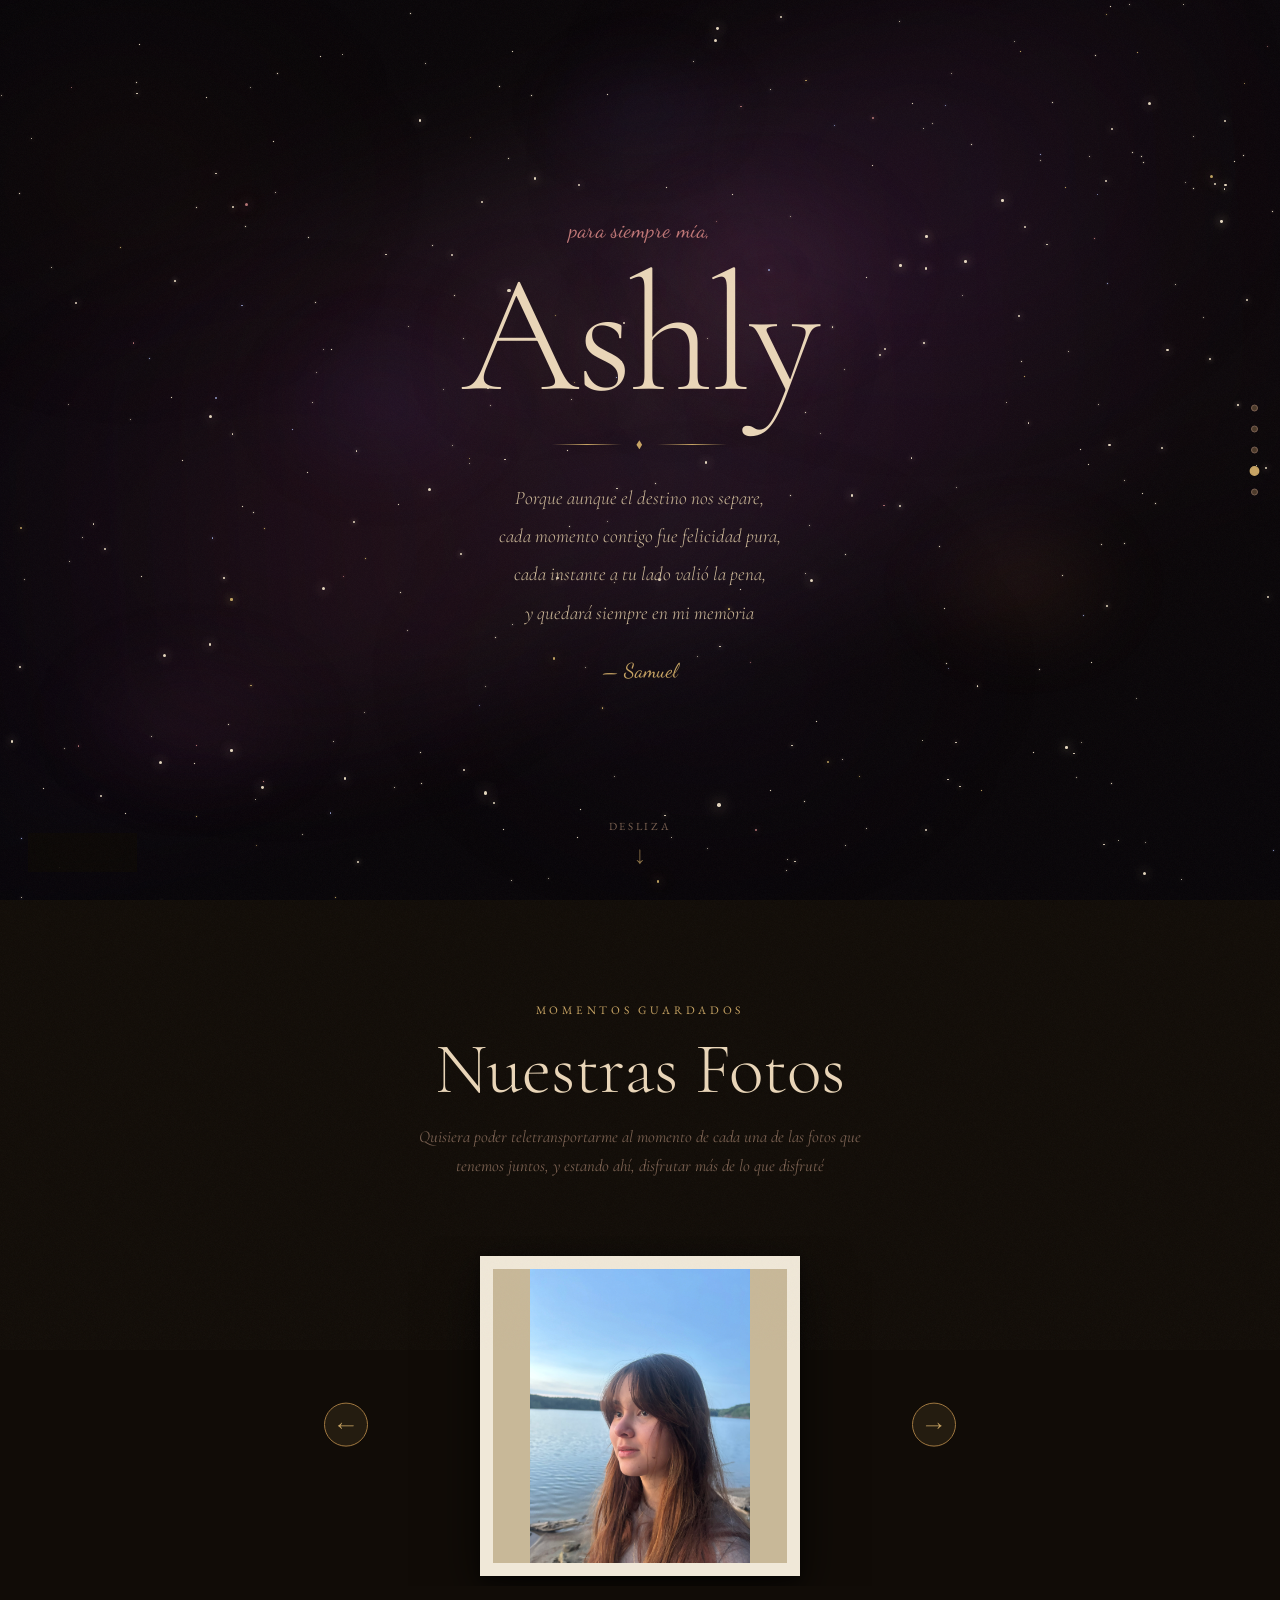
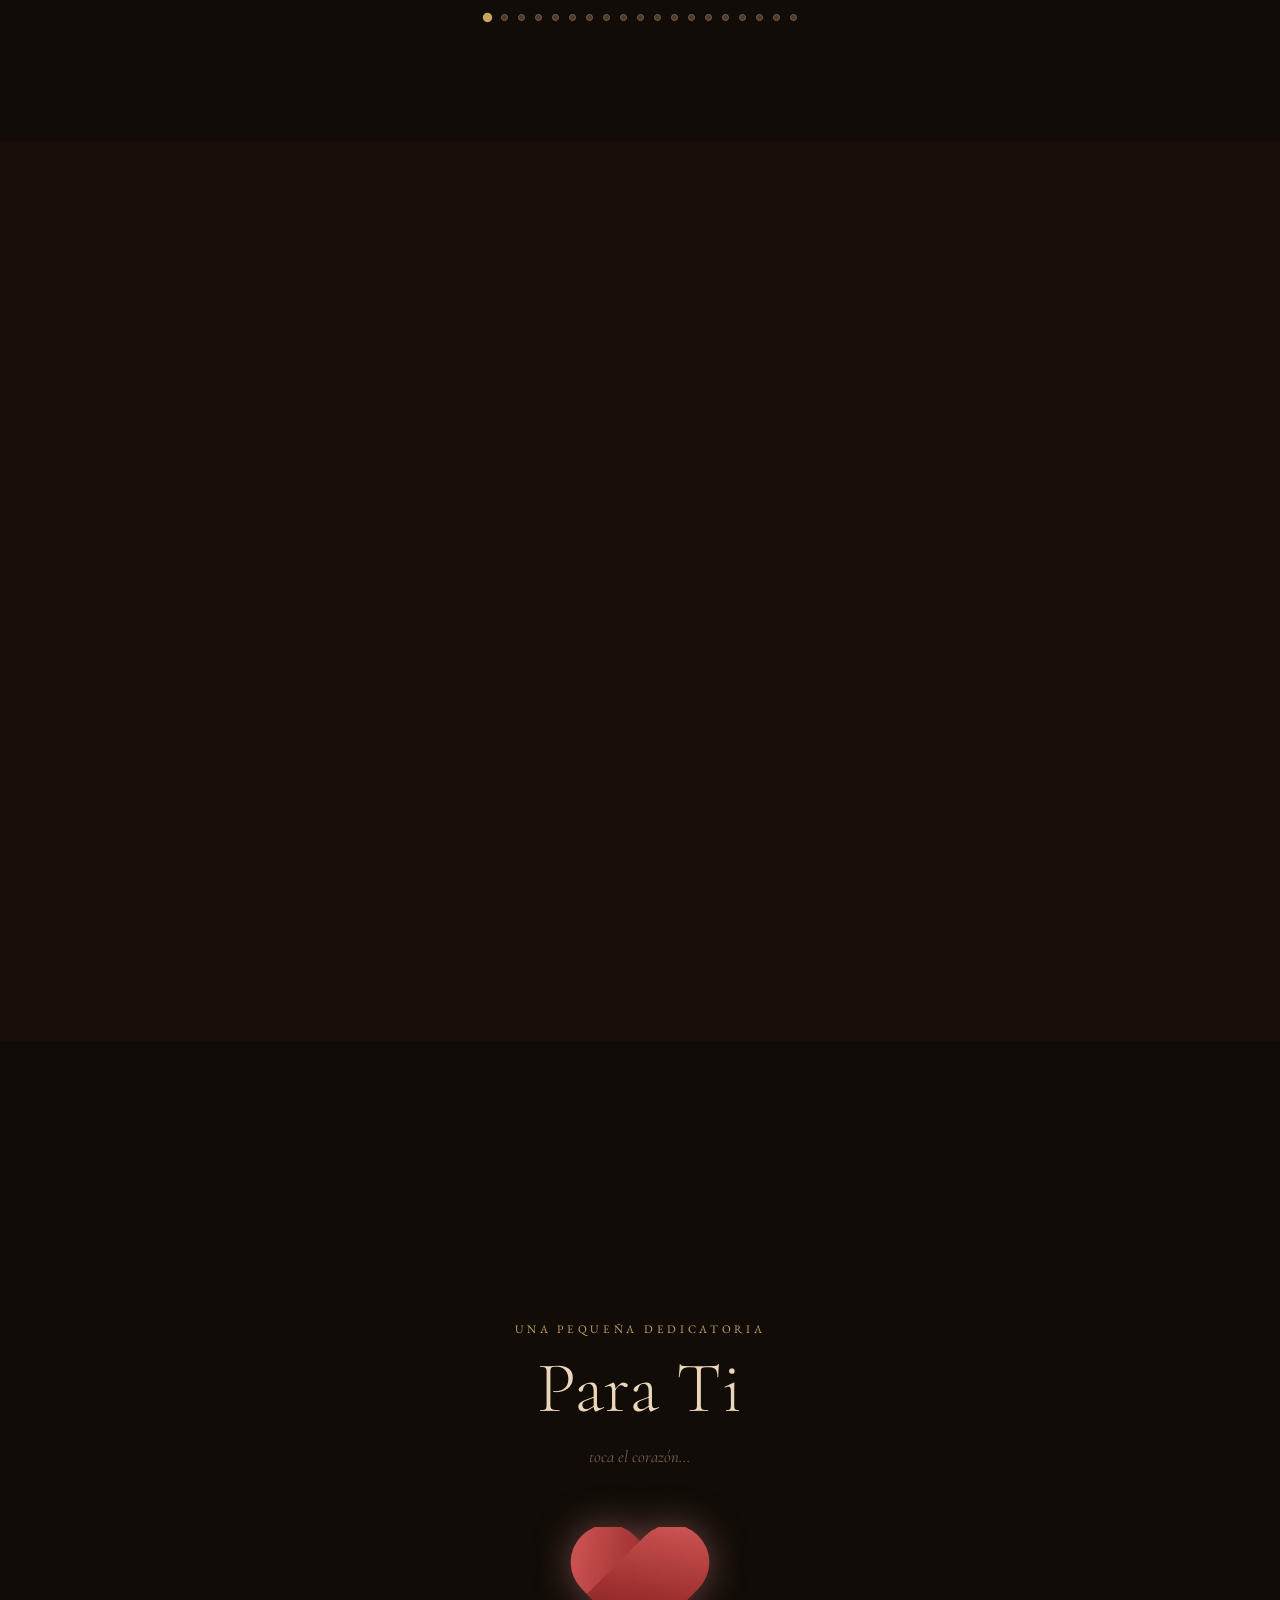
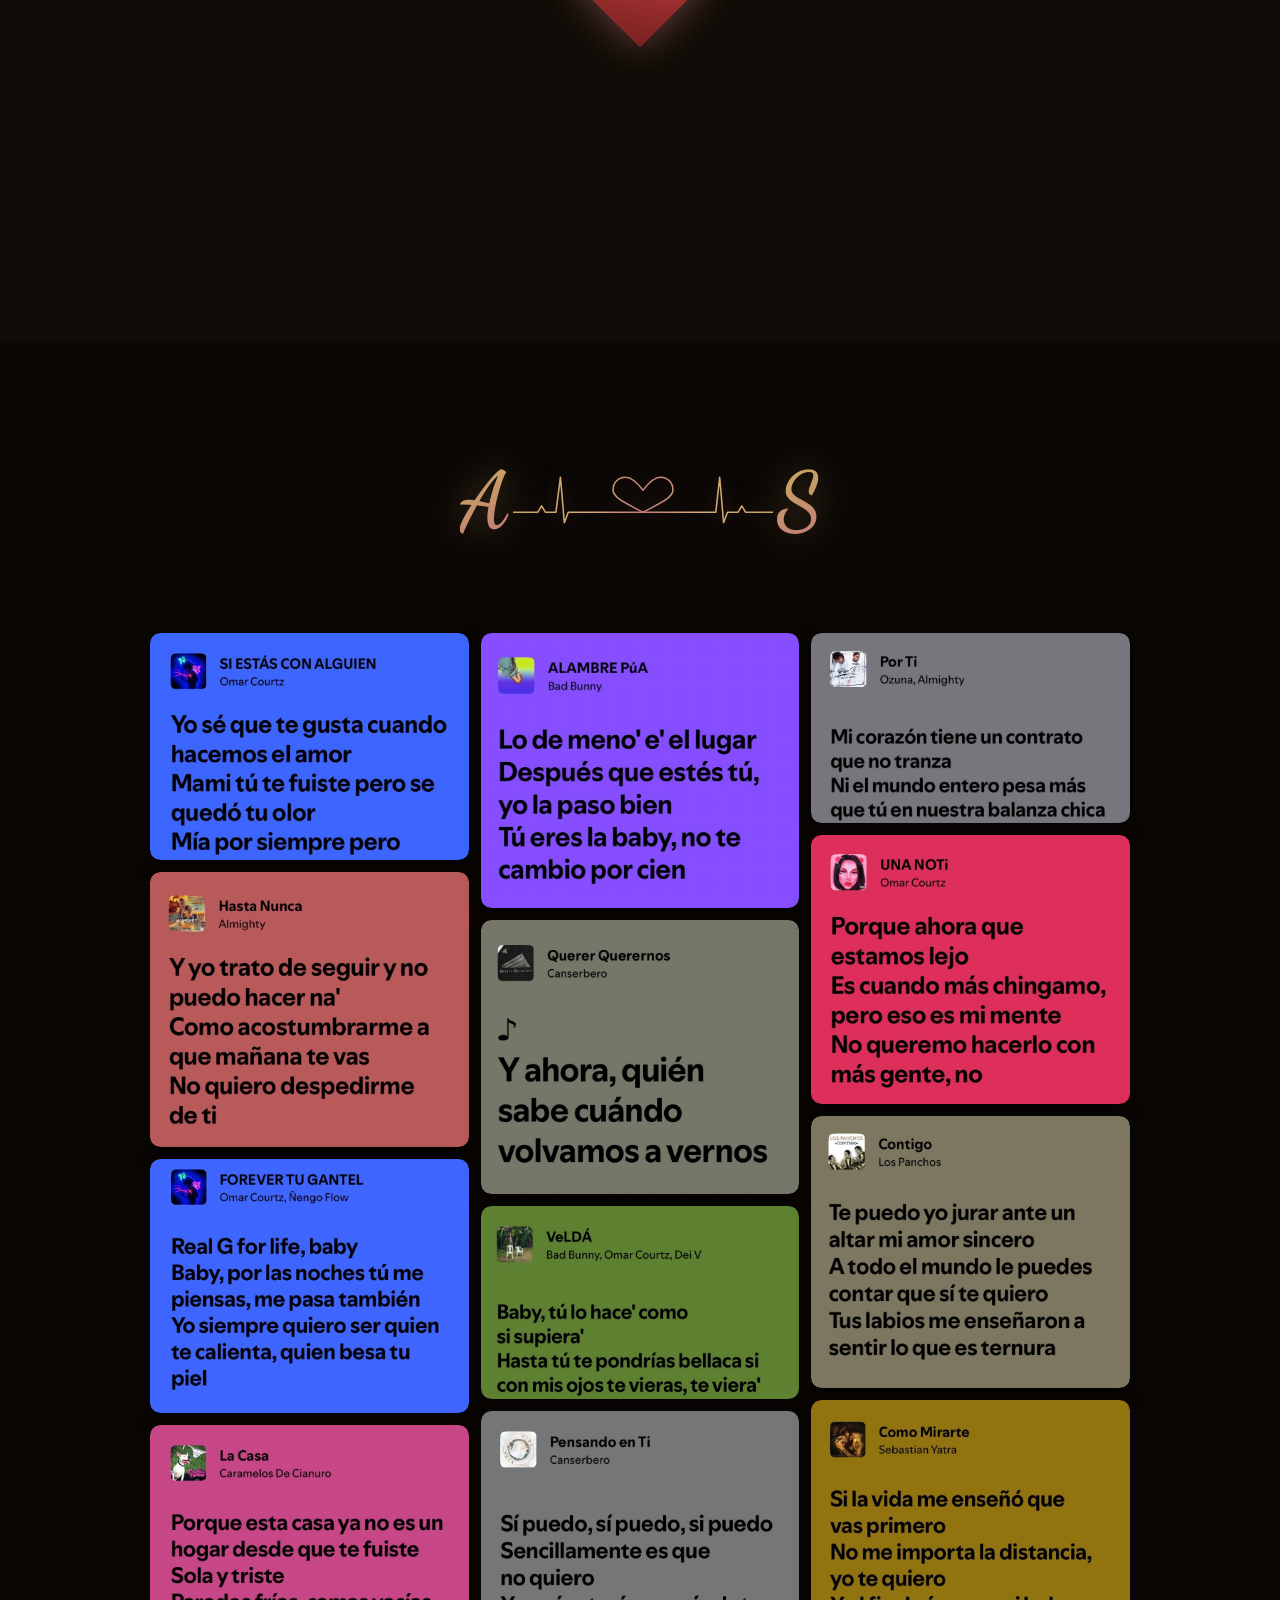
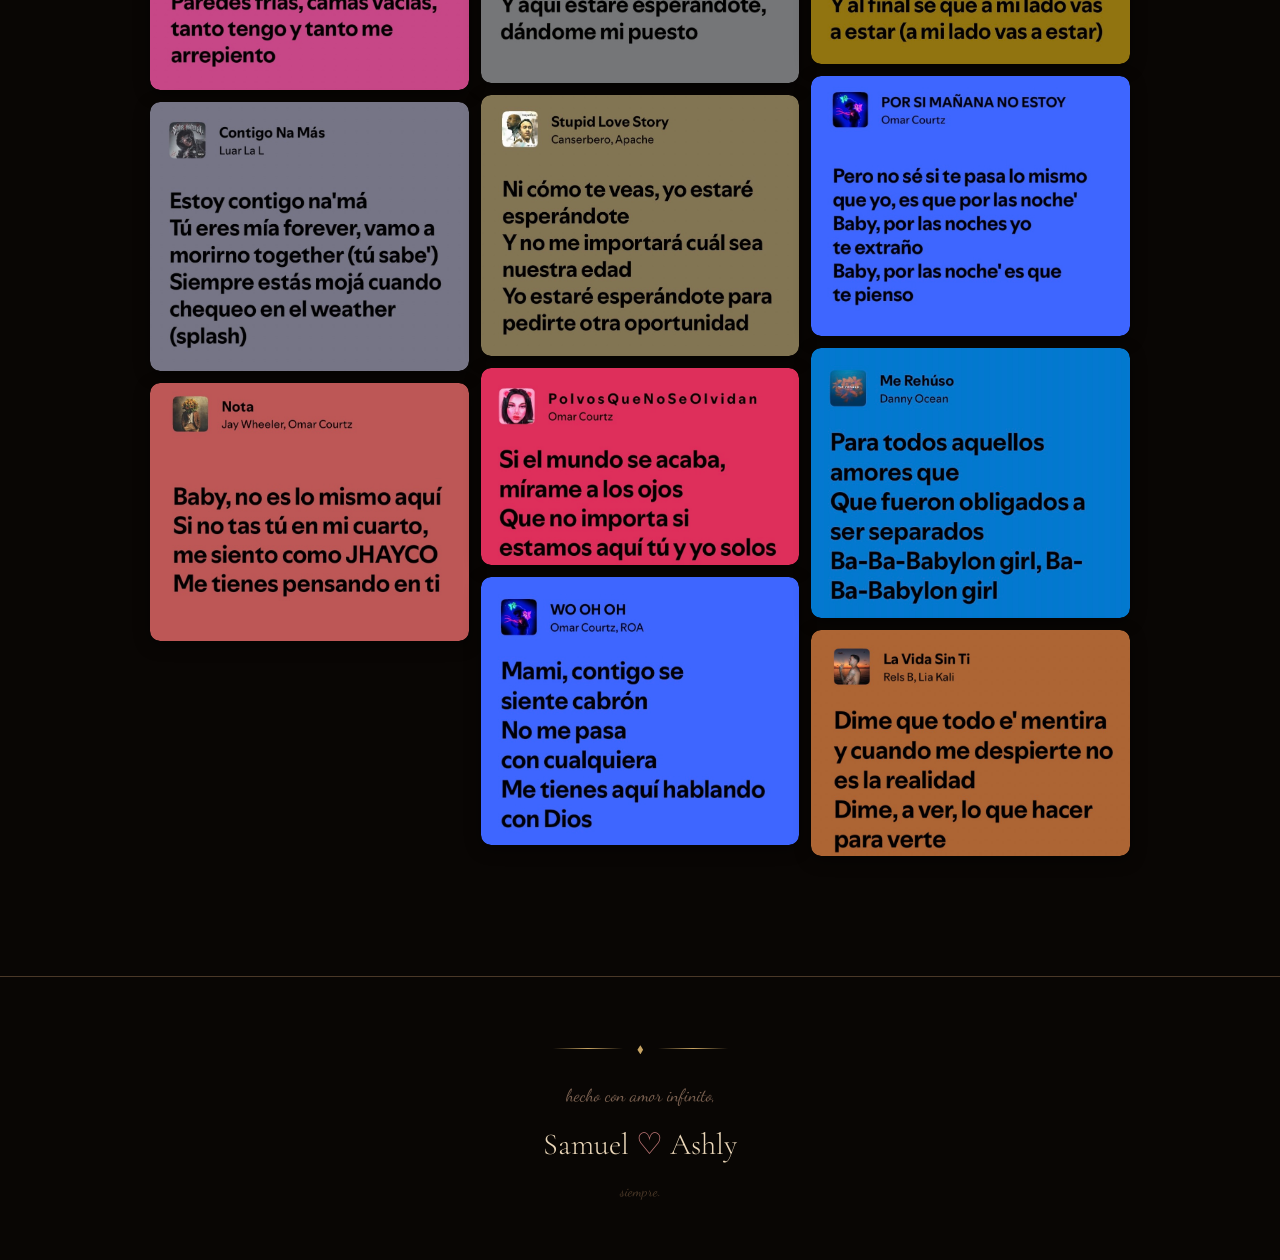
==== commit 77f04118: "Add compressed audio (mp3) and update html reference" ====
--- a/index.html
+++ b/index.html
@@ -12,7 +12,7 @@
 <body>
 
   <!-- Background audio -->
-  <audio id="bg-audio" src="bg-audio.mp4" loop preload="auto"></audio>
+  <audio id="bg-audio" src="bg-audio.mp3" loop preload="auto"></audio>
 
   <!-- Audio control button -->
   <button class="audio-btn" id="audio-btn" aria-label="Reproducir música">
